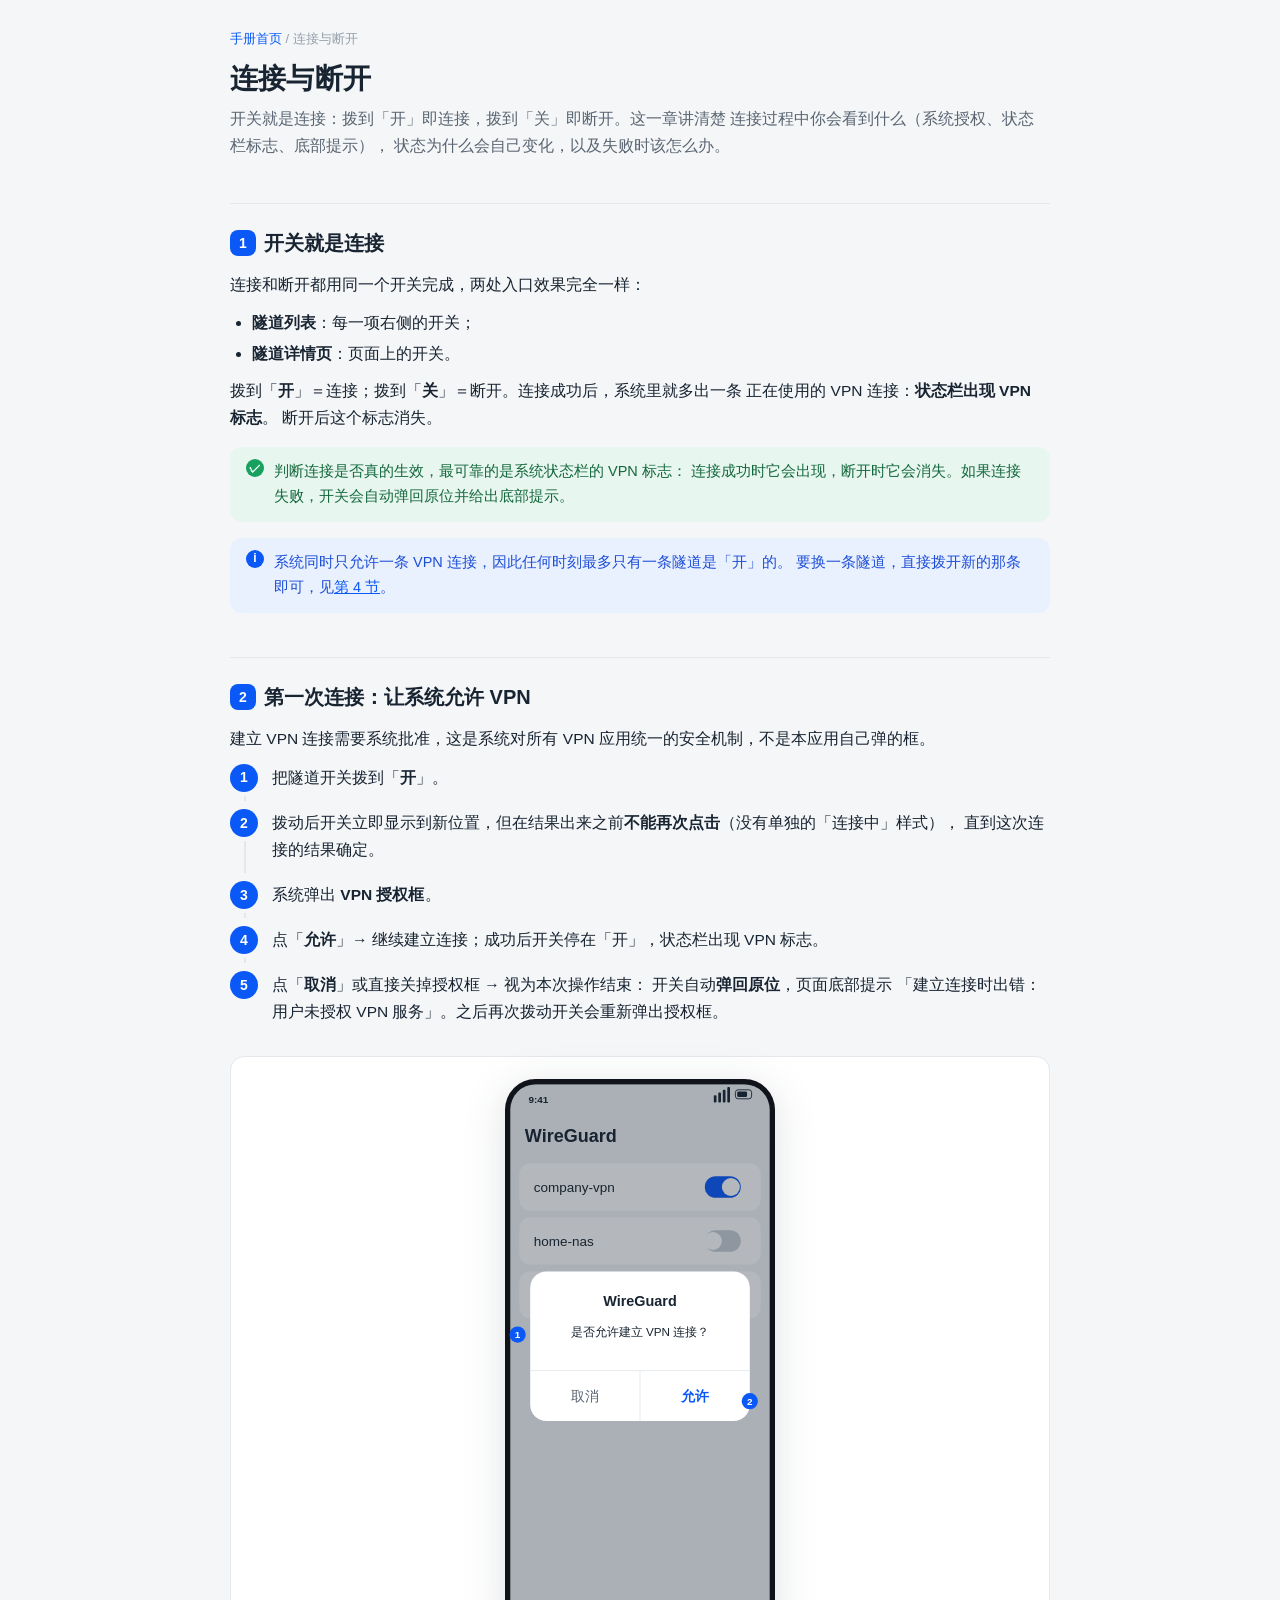
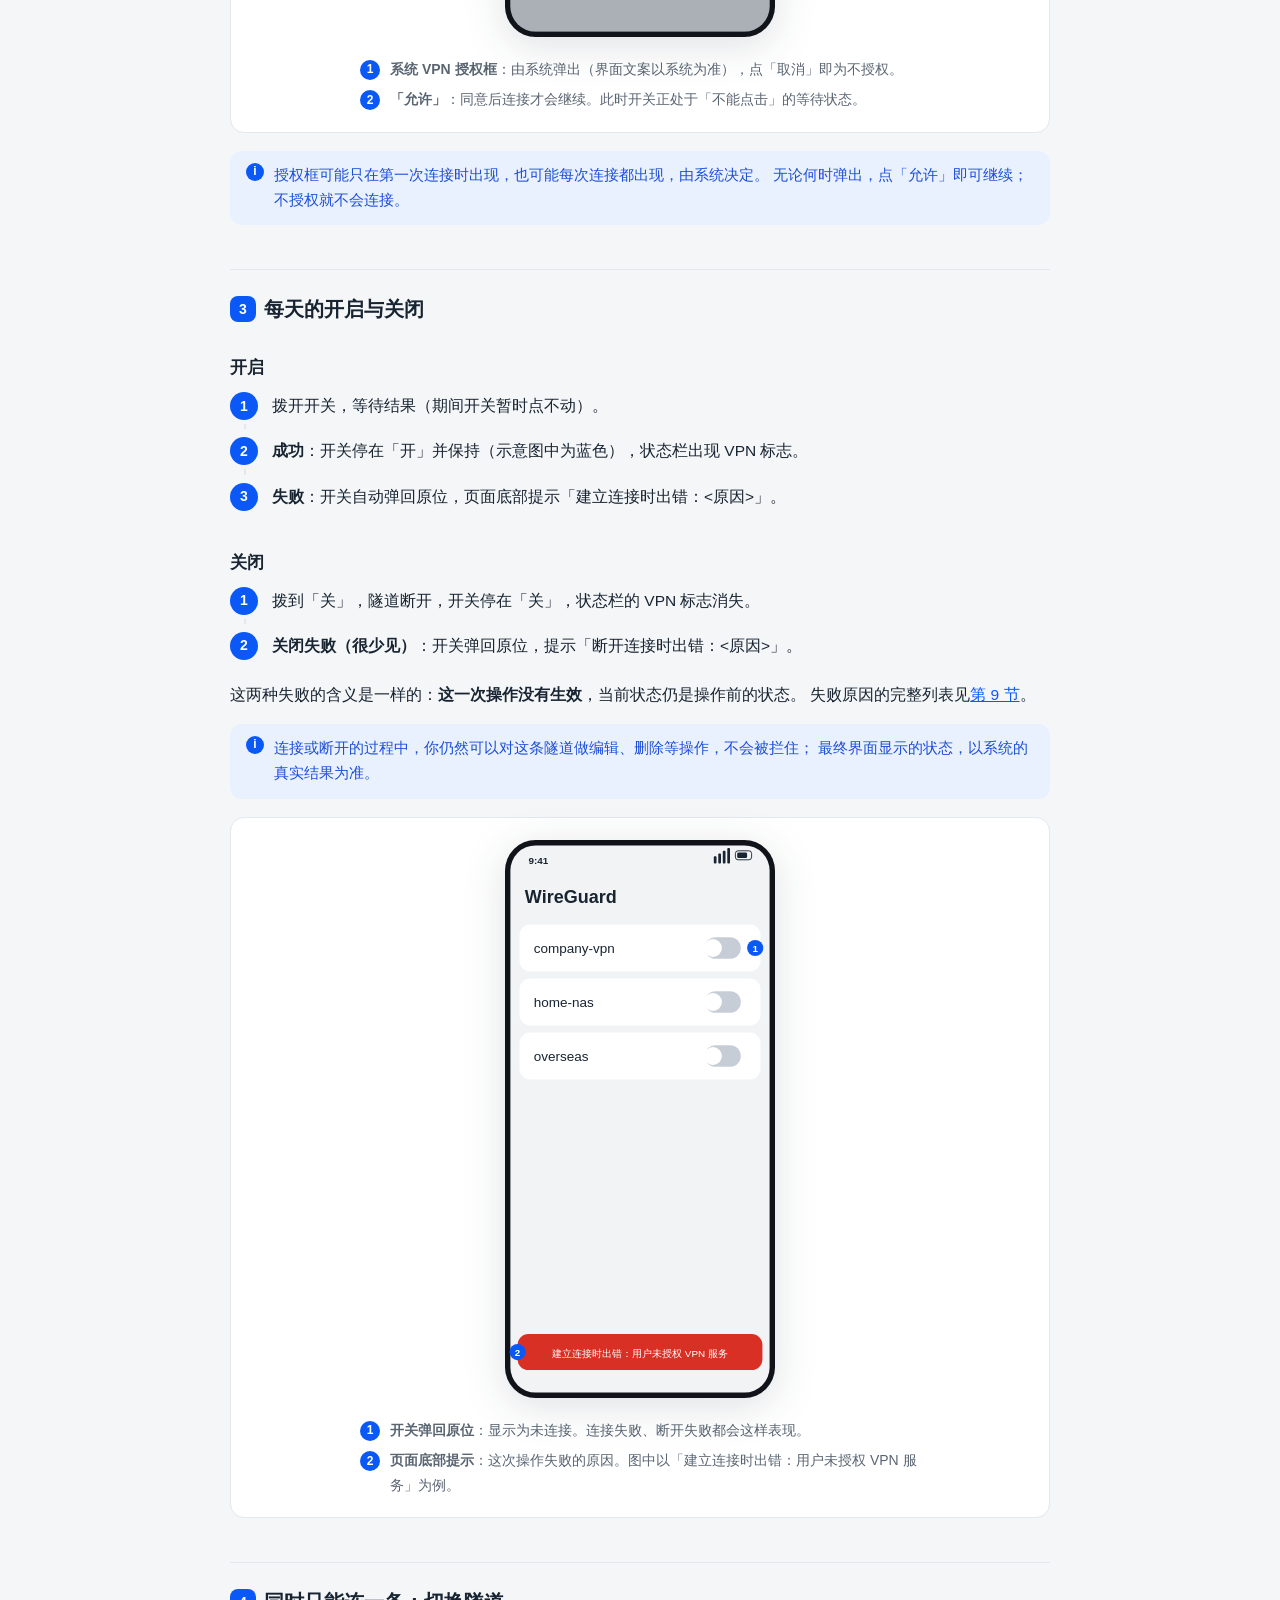
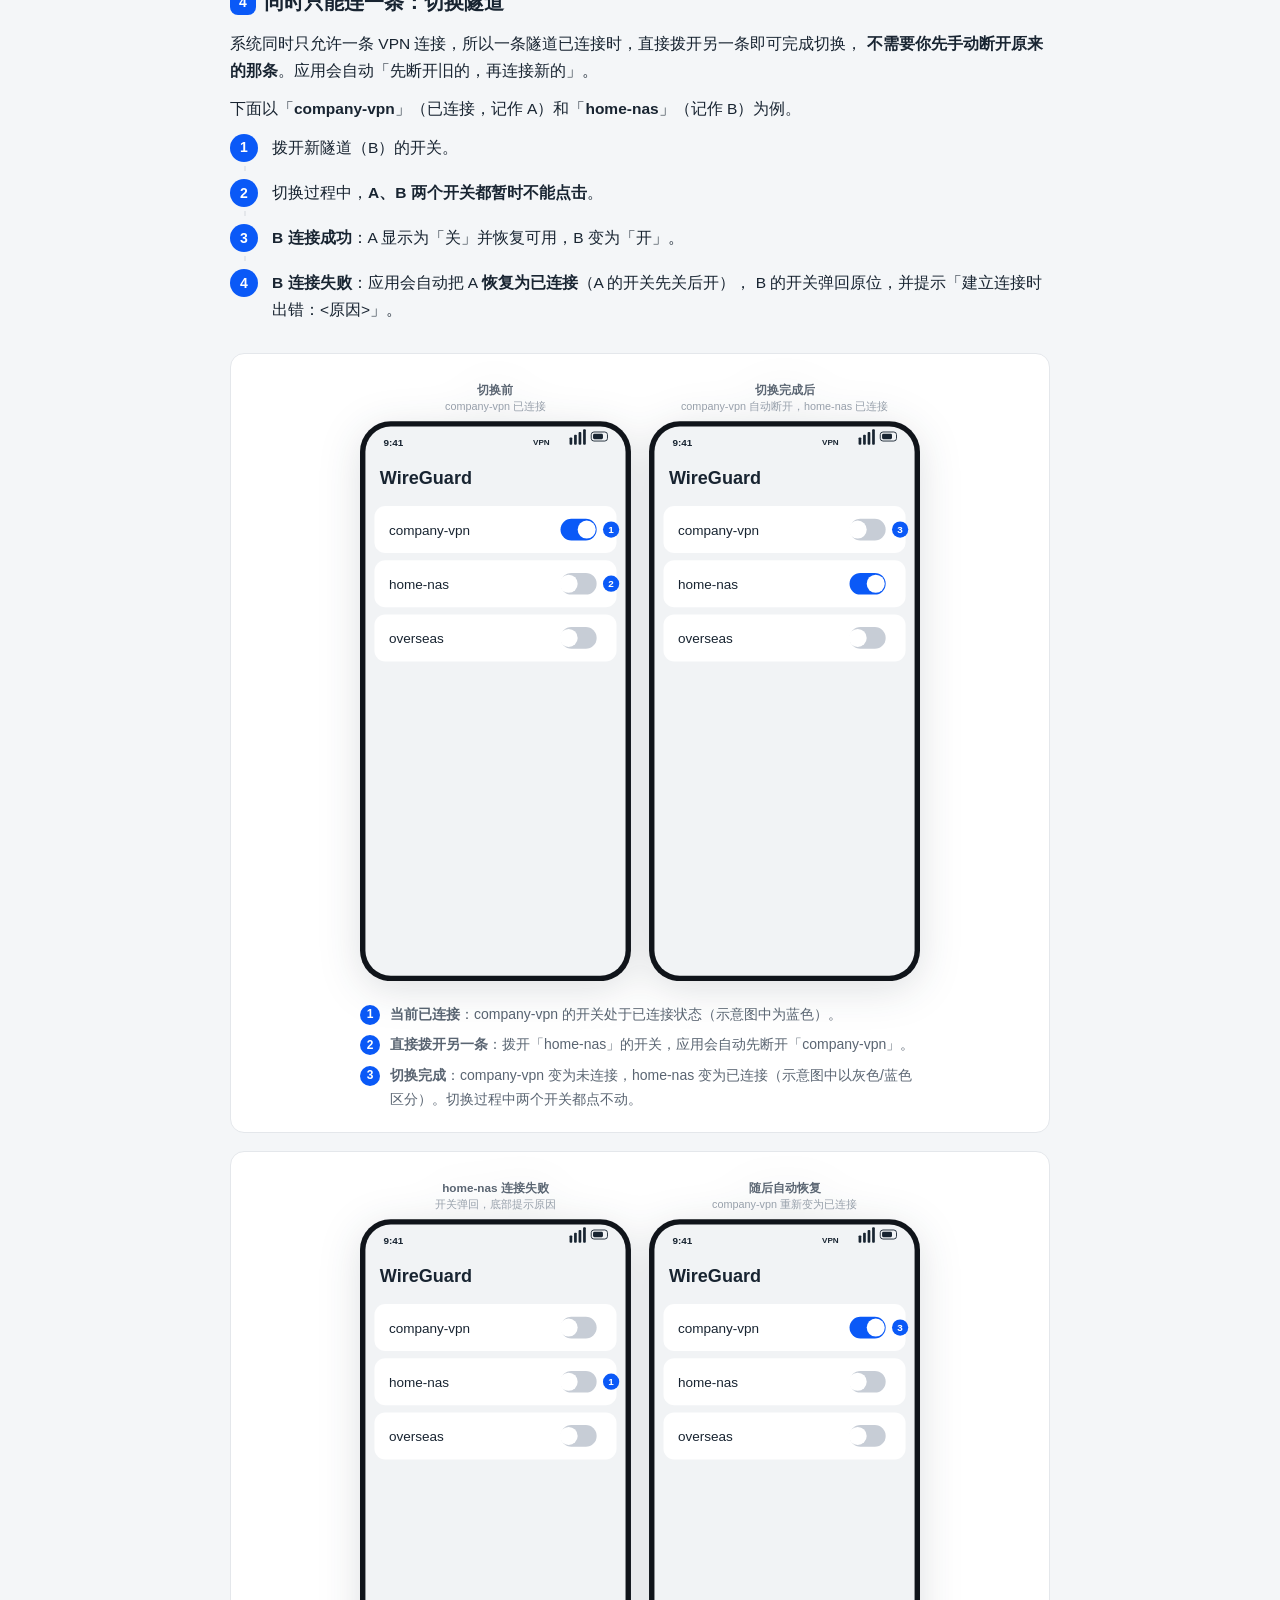
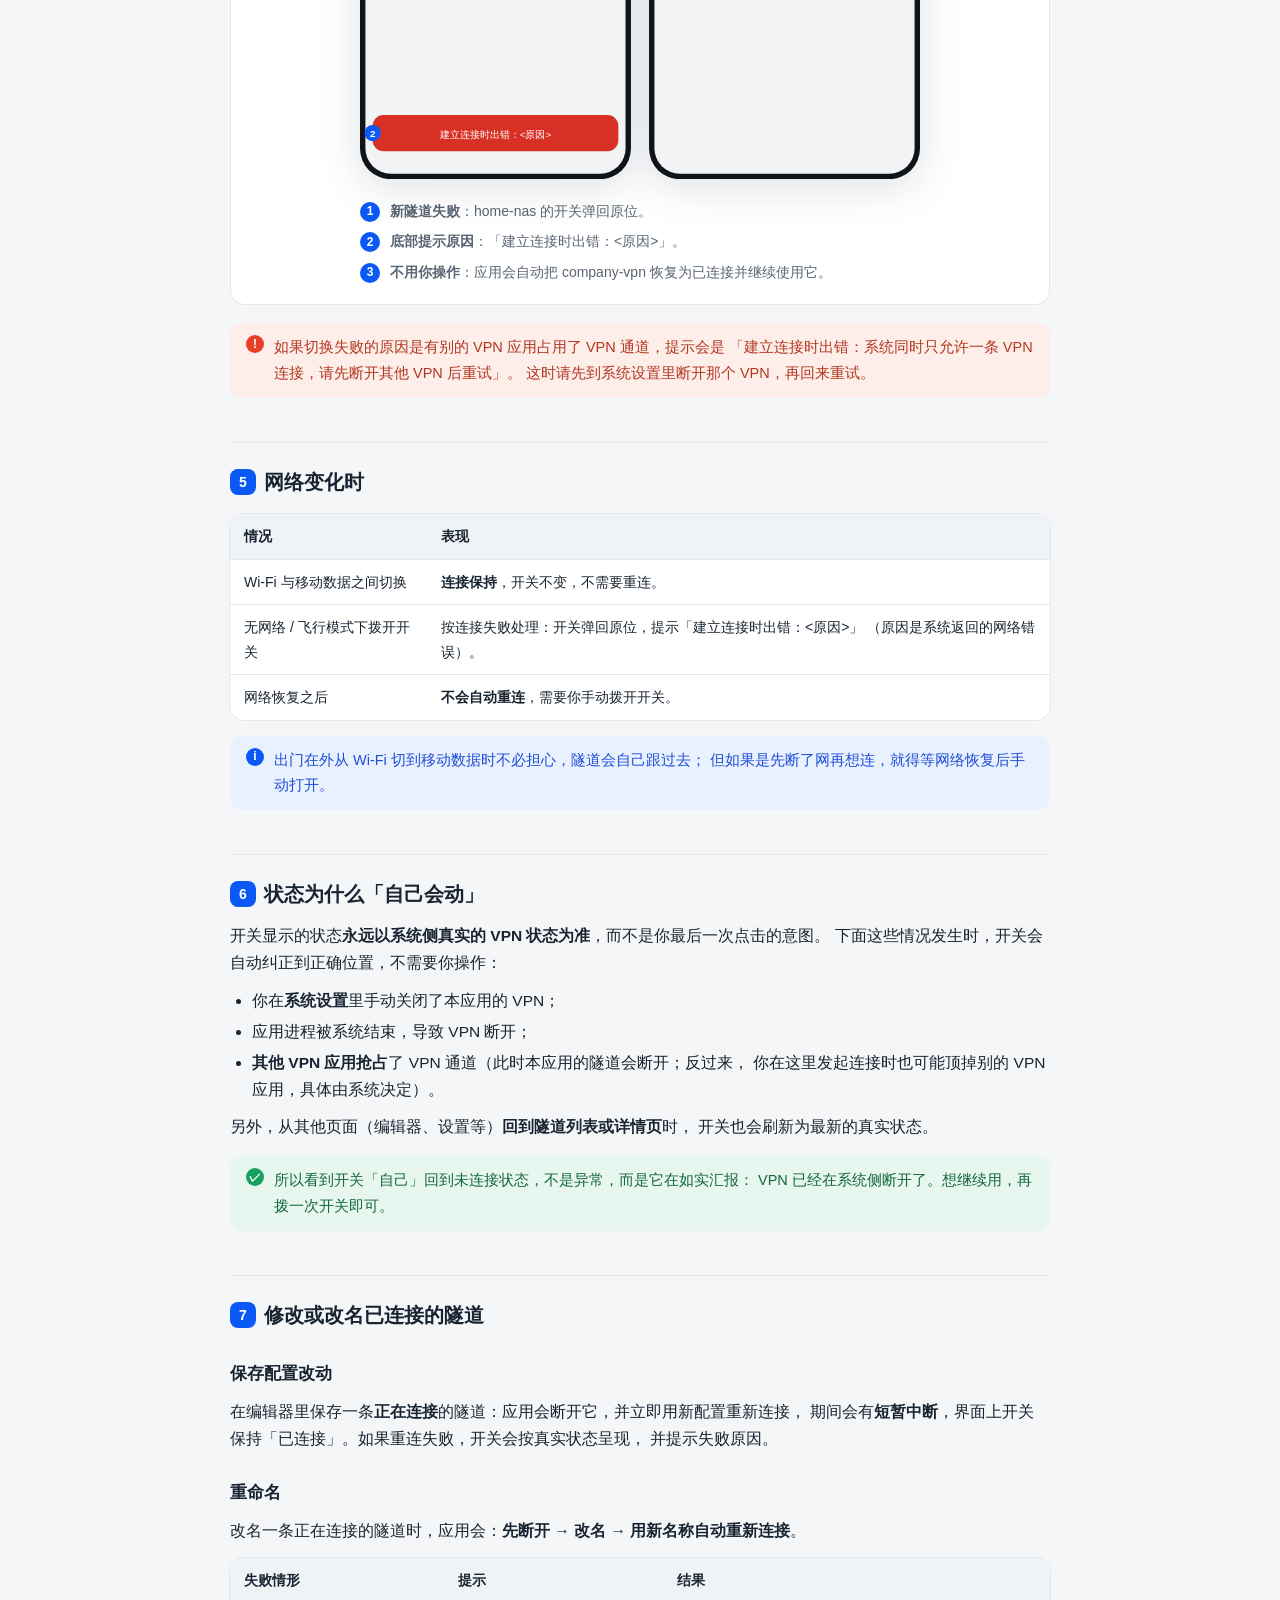
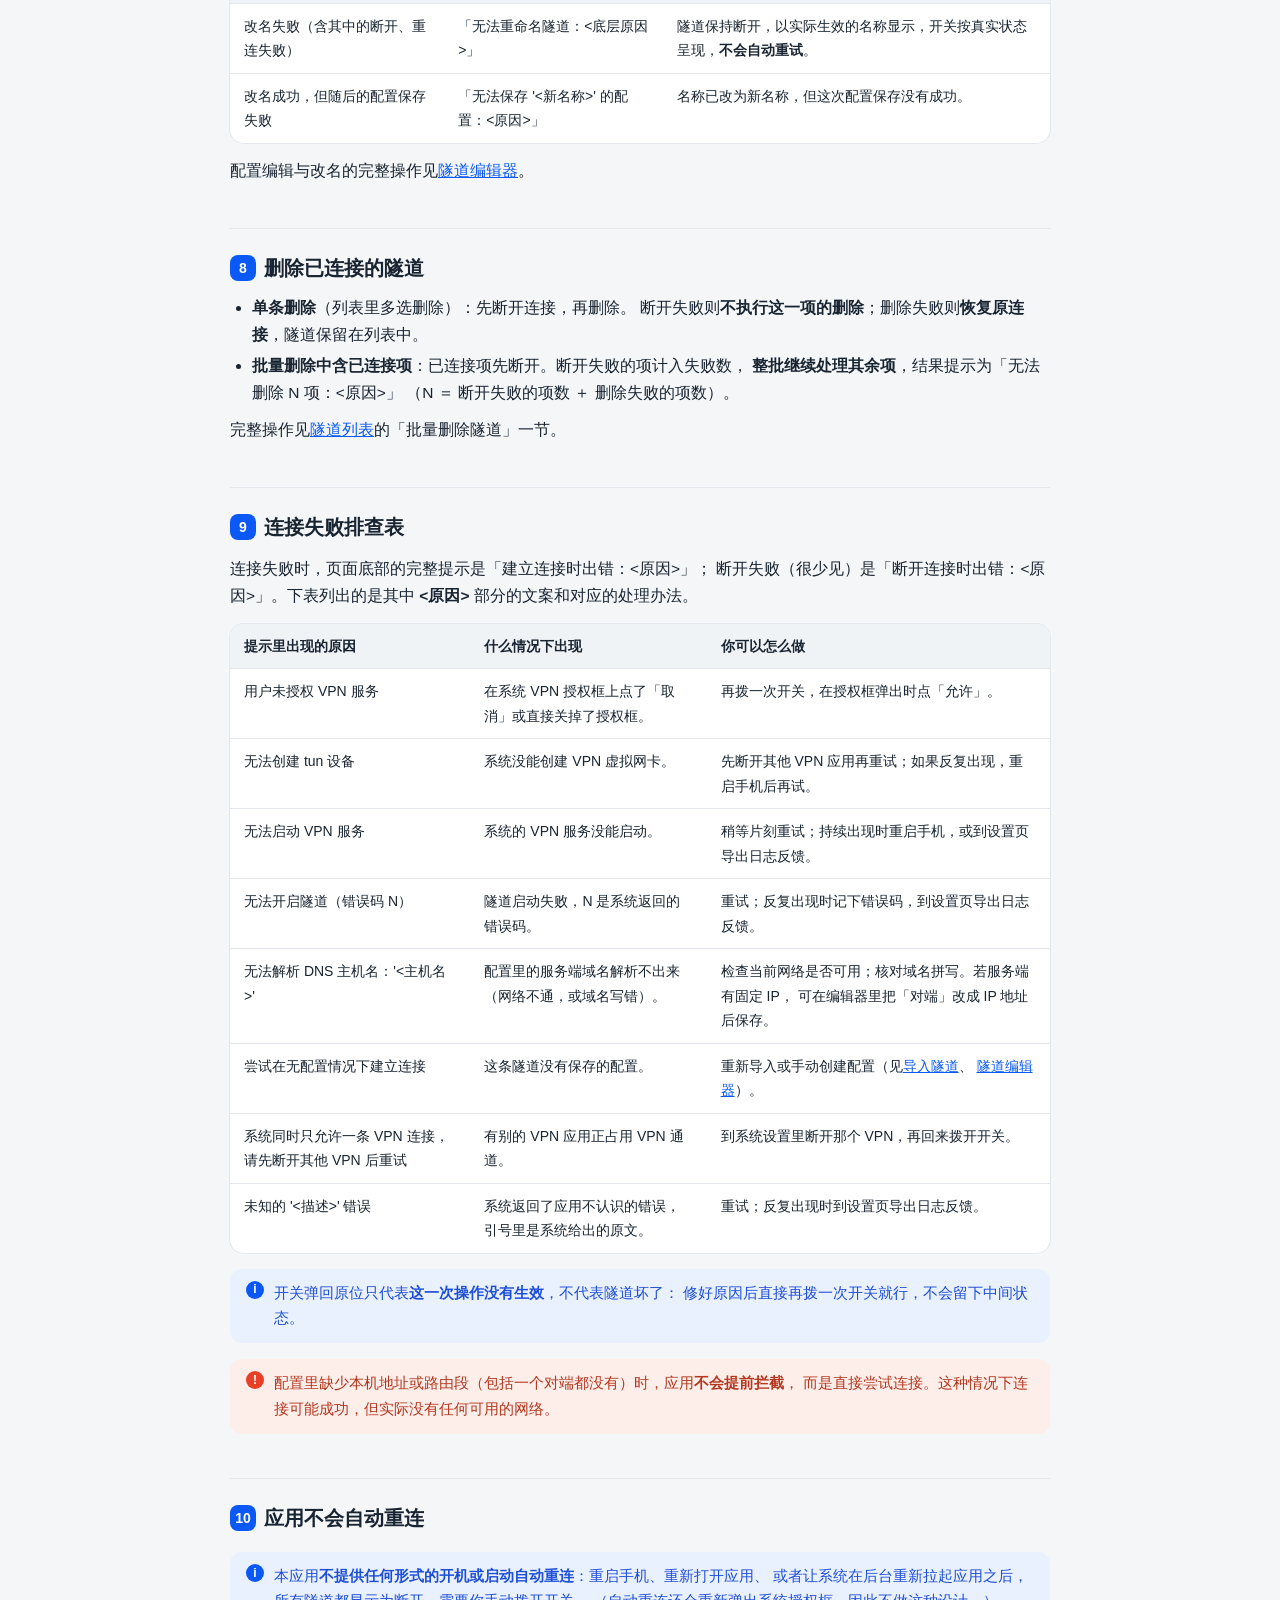
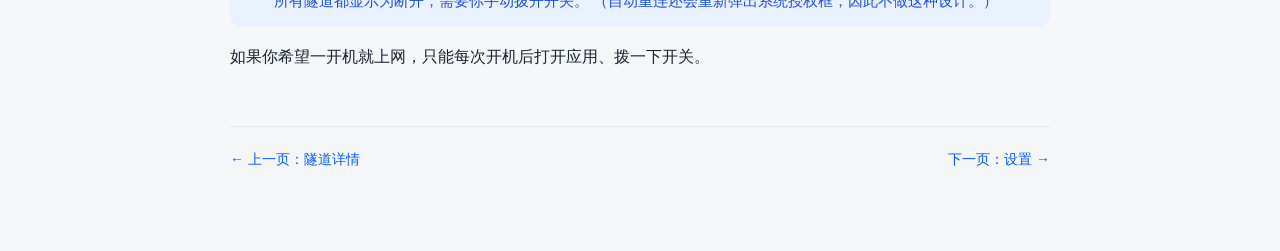
==== handbook/tunnel-connection.html @ 2e162a04 "docs: 完成用户手册 handbook/（8 页 HTML + 共享样式 + 内联 SVG 示意图） - index 目录页 + 7 个功能页（隧道列表/导入/编辑器/详情/连接/设置/隐私安全）" ====
<!DOCTYPE html>
<html lang="zh-CN">
<head>
<meta charset="UTF-8">
<meta name="viewport" content="width=device-width, initial-scale=1.0">
<title>连接与断开 · WireGuard 用户手册</title>
<link rel="stylesheet" href="style.css">
</head>
<body>
<div class="wrap">

<header class="page-head">
  <div class="crumb"><a href="index.html">手册首页</a> / 连接与断开</div>
  <h1>连接与断开</h1>
  <p class="lede">开关就是连接：拨到「开」即连接，拨到「关」即断开。这一章讲清楚
    连接过程中你会看到什么（系统授权、状态栏标志、底部提示），
    状态为什么会自己变化，以及失败时该怎么办。</p>
</header>

<h2><span class="no">1</span>开关就是连接</h2>
<p>连接和断开都用同一个开关完成，两处入口效果完全一样：</p>
<ul>
  <li><b>隧道列表</b>：每一项右侧的开关；</li>
  <li><b>隧道详情页</b>：页面上的开关。</li>
</ul>
<p>拨到「<b>开</b>」＝连接；拨到「<b>关</b>」＝断开。连接成功后，系统里就多出一条
正在使用的 VPN 连接：<b>状态栏出现 VPN 标志</b>。
断开后这个标志消失。</p>
<div class="tip">判断连接是否真的生效，最可靠的是系统状态栏的 VPN 标志：
连接成功时它会出现，断开时它会消失。如果连接失败，开关会自动弹回原位并给出底部提示。</div>
<div class="note">系统同时只允许一条 VPN 连接，因此任何时刻最多只有一条隧道是「开」的。
要换一条隧道，直接拨开新的那条即可，见<a href="#switch">第 4 节</a>。</div>

<h2><span class="no">2</span>第一次连接：让系统允许 VPN</h2>
<p>建立 VPN 连接需要系统批准，这是系统对所有 VPN 应用统一的安全机制，不是本应用自己弹的框。</p>
<ol class="steps">
  <li>把隧道开关拨到「<b>开</b>」。</li>
  <li>拨动后开关立即显示到新位置，但在结果出来之前<b>不能再次点击</b>（没有单独的「连接中」样式），
    直到这次连接的结果确定。</li>
  <li>系统弹出 <b>VPN 授权框</b>。</li>
  <li>点「<b>允许</b>」→ 继续建立连接；成功后开关停在「开」，状态栏出现 VPN 标志。</li>
  <li>点「<b>取消</b>」或直接关掉授权框 → 视为本次操作结束：
    开关自动<b>弹回原位</b>，页面底部提示
    「建立连接时出错：用户未授权 VPN 服务」。之后再次拨动开关会重新弹出授权框。</li>
</ol>

<figure class="shot">
<svg viewBox="0 0 300 620" xmlns="http://www.w3.org/2000/svg" role="img" aria-label="系统 VPN 授权框示意图">
  <rect x="0" y="0" width="300" height="620" rx="34" fill="#10141A"/>
  <rect x="6" y="6" width="288" height="608" rx="28" fill="#F1F3F5"/>
  <!-- 状态栏 -->
  <text x="26" y="27" font-size="11" font-weight="600" fill="#182431">9:41</text>
  <g fill="#182431">
    <rect x="232" y="18" width="3" height="8" rx="1"/><rect x="237" y="15" width="3" height="11" rx="1"/>
    <rect x="242" y="12" width="3" height="14" rx="1"/><rect x="247" y="9" width="3" height="17" rx="1"/>
  </g>
  <rect x="256" y="12" width="18" height="10" rx="3" fill="none" stroke="#182431"/>
  <rect x="258" y="14" width="11" height="6" rx="1.5" fill="#182431"/>
  <!-- 标题栏 -->
  <text x="22" y="70" font-size="20" font-weight="700" fill="#182431">WireGuard</text>
  <!-- 隧道列表：正在尝试连接第一条 -->
  <g>
    <rect x="16" y="94" width="268" height="52" rx="12" fill="#FFFFFF"/>
    <text x="32" y="126" font-size="15" fill="#182431">company-vpn</text>
    <rect x="222" y="108" width="40" height="24" rx="12" fill="#0A59F7"/>
    <circle cx="251" cy="120" r="10" fill="#fff"/>
  </g>
  <g>
    <rect x="16" y="154" width="268" height="52" rx="12" fill="#FFFFFF"/>
    <text x="32" y="186" font-size="15" fill="#182431">home-nas</text>
    <rect x="222" y="168" width="40" height="24" rx="12" fill="#C7CDD6"/>
    <circle cx="231" cy="180" r="10" fill="#fff"/>
  </g>
  <g>
    <rect x="16" y="214" width="268" height="52" rx="12" fill="#FFFFFF"/>
    <text x="32" y="246" font-size="15" fill="#182431">overseas</text>
    <rect x="222" y="228" width="40" height="24" rx="12" fill="#C7CDD6"/>
    <circle cx="231" cy="240" r="10" fill="#fff"/>
  </g>
  <!-- 遮罩 -->
  <rect x="6" y="6" width="288" height="608" rx="28" fill="#182431" opacity="0.32"/>
  <!-- 系统授权对话框 -->
  <rect x="28" y="214" width="244" height="166" rx="18" fill="#FFFFFF"/>
  <text x="150" y="252" font-size="16" font-weight="700" fill="#182431" text-anchor="middle">WireGuard</text>
  <text x="150" y="286" font-size="13" fill="#182431" text-anchor="middle">是否允许建立 VPN 连接？</text>
  <line x1="28" y1="324" x2="272" y2="324" stroke="#E4E7EB"/>
  <line x1="150" y1="324" x2="150" y2="380" stroke="#E4E7EB"/>
  <text x="89" y="358" font-size="15" fill="#5A6572" text-anchor="middle">取消</text>
  <text x="211" y="358" font-size="15" font-weight="600" fill="#0A59F7" text-anchor="middle">允许</text>
  <!-- 标注 -->
  <circle cx="14" cy="284" r="9" fill="#0A59F7"/><text x="14" y="288" font-size="11" font-weight="700" fill="#fff" text-anchor="middle">1</text>
  <circle cx="272" cy="358" r="9" fill="#0A59F7"/><text x="272" y="362" font-size="11" font-weight="700" fill="#fff" text-anchor="middle">2</text>
</svg>
<figcaption>
  <div class="legend">
    <div class="li"><span class="dot">1</span><span><b>系统 VPN 授权框</b>：由系统弹出（界面文案以系统为准），点「取消」即为不授权。</span></div>
    <div class="li"><span class="dot">2</span><span><b>「允许」</b>：同意后连接才会继续。此时开关正处于「不能点击」的等待状态。</span></div>
  </div>
</figcaption>
</figure>

<div class="note">授权框可能只在第一次连接时出现，也可能每次连接都出现，由系统决定。
无论何时弹出，点「允许」即可继续；不授权就不会连接。</div>

<h2><span class="no">3</span>每天的开启与关闭</h2>
<h3>开启</h3>
<ol class="steps">
  <li>拨开开关，等待结果（期间开关暂时点不动）。</li>
  <li><b>成功</b>：开关停在「开」并保持（示意图中为蓝色），状态栏出现 VPN 标志。</li>
  <li><b>失败</b>：开关自动弹回原位，页面底部提示「建立连接时出错：&lt;原因&gt;」。</li>
</ol>
<h3>关闭</h3>
<ol class="steps">
  <li>拨到「关」，隧道断开，开关停在「关」，状态栏的 VPN 标志消失。</li>
  <li><b>关闭失败（很少见）</b>：开关弹回原位，提示「断开连接时出错：&lt;原因&gt;」。</li>
</ol>
<p>这两种失败的含义是一样的：<b>这一次操作没有生效</b>，当前状态仍是操作前的状态。
失败原因的完整列表见<a href="#trouble">第 9 节</a>。</p>
<div class="note">连接或断开的过程中，你仍然可以对这条隧道做编辑、删除等操作，不会被拦住；
最终界面显示的状态，以系统的真实结果为准。</div>

<figure class="shot">
<svg viewBox="0 0 300 620" xmlns="http://www.w3.org/2000/svg" role="img" aria-label="连接失败后开关弹回示意图">
  <rect x="0" y="0" width="300" height="620" rx="34" fill="#10141A"/>
  <rect x="6" y="6" width="288" height="608" rx="28" fill="#F1F3F5"/>
  <!-- 状态栏（无 VPN 标志） -->
  <text x="26" y="27" font-size="11" font-weight="600" fill="#182431">9:41</text>
  <g fill="#182431">
    <rect x="232" y="18" width="3" height="8" rx="1"/><rect x="237" y="15" width="3" height="11" rx="1"/>
    <rect x="242" y="12" width="3" height="14" rx="1"/><rect x="247" y="9" width="3" height="17" rx="1"/>
  </g>
  <rect x="256" y="12" width="18" height="10" rx="3" fill="none" stroke="#182431"/>
  <rect x="258" y="14" width="11" height="6" rx="1.5" fill="#182431"/>
  <text x="22" y="70" font-size="20" font-weight="700" fill="#182431">WireGuard</text>
  <!-- 列表：全部为未连接（开关已弹回） -->
  <g>
    <rect x="16" y="94" width="268" height="52" rx="12" fill="#FFFFFF"/>
    <text x="32" y="126" font-size="15" fill="#182431">company-vpn</text>
    <rect x="222" y="108" width="40" height="24" rx="12" fill="#C7CDD6"/>
    <circle cx="231" cy="120" r="10" fill="#fff"/>
  </g>
  <g>
    <rect x="16" y="154" width="268" height="52" rx="12" fill="#FFFFFF"/>
    <text x="32" y="186" font-size="15" fill="#182431">home-nas</text>
    <rect x="222" y="168" width="40" height="24" rx="12" fill="#C7CDD6"/>
    <circle cx="231" cy="180" r="10" fill="#fff"/>
  </g>
  <g>
    <rect x="16" y="214" width="268" height="52" rx="12" fill="#FFFFFF"/>
    <text x="32" y="246" font-size="15" fill="#182431">overseas</text>
    <rect x="222" y="228" width="40" height="24" rx="12" fill="#C7CDD6"/>
    <circle cx="231" cy="240" r="10" fill="#fff"/>
  </g>
  <!-- 底部提示 -->
  <rect x="14" y="549" width="272" height="40" rx="12" fill="#D93025"/>
  <text x="150" y="574" font-size="11" fill="#FFFFFF" text-anchor="middle">建立连接时出错：用户未授权 VPN 服务</text>
  <!-- 标注 -->
  <circle cx="278" cy="120" r="9" fill="#0A59F7"/><text x="278" y="124" font-size="11" font-weight="700" fill="#fff" text-anchor="middle">1</text>
  <circle cx="14" cy="569" r="9" fill="#0A59F7"/><text x="14" y="573" font-size="11" font-weight="700" fill="#fff" text-anchor="middle">2</text>
</svg>
<figcaption>
  <div class="legend">
    <div class="li"><span class="dot">1</span><span><b>开关弹回原位</b>：显示为未连接。连接失败、断开失败都会这样表现。</span></div>
    <div class="li"><span class="dot">2</span><span><b>页面底部提示</b>：这次操作失败的原因。图中以「建立连接时出错：用户未授权 VPN 服务」为例。</span></div>
  </div>
</figcaption>
</figure>

<h2><span class="no">4</span>同时只能连一条：切换隧道</h2>
<p id="switch">系统同时只允许一条 VPN 连接，所以一条隧道已连接时，直接拨开另一条即可完成切换，
<b>不需要你先手动断开原来的那条</b>。应用会自动「先断开旧的，再连接新的」。</p>
<p>下面以「<b>company-vpn</b>」（已连接，记作 A）和「<b>home-nas</b>」（记作 B）为例。</p>
<ol class="steps">
  <li>拨开新隧道（B）的开关。</li>
  <li>切换过程中，<b>A、B 两个开关都暂时不能点击</b>。</li>
  <li><b>B 连接成功</b>：A 显示为「关」并恢复可用，B 变为「开」。</li>
  <li><b>B 连接失败</b>：应用会自动把 A <b>恢复为已连接</b>（A 的开关先关后开），
    B 的开关弹回原位，并提示「建立连接时出错：&lt;原因&gt;」。</li>
</ol>

<figure class="shot shot-wide">
<svg viewBox="0 0 620 670" xmlns="http://www.w3.org/2000/svg" role="img" aria-label="切换隧道成功示意图">
  <!-- 左：切换前 -->
  <text x="150" y="20" font-size="13" font-weight="700" fill="#5A6572" text-anchor="middle">切换前</text>
  <text x="150" y="38" font-size="12" fill="#97A0AB" text-anchor="middle">company-vpn 已连接</text>
  <g transform="translate(0 50)">
    <rect x="0" y="0" width="300" height="620" rx="34" fill="#10141A"/>
    <rect x="6" y="6" width="288" height="608" rx="28" fill="#F1F3F5"/>
    <text x="26" y="27" font-size="11" font-weight="600" fill="#182431">9:41</text>
    <text x="210" y="26" font-size="9" font-weight="700" fill="#182431" text-anchor="end">VPN</text>
    <g fill="#182431">
      <rect x="232" y="18" width="3" height="8" rx="1"/><rect x="237" y="15" width="3" height="11" rx="1"/>
      <rect x="242" y="12" width="3" height="14" rx="1"/><rect x="247" y="9" width="3" height="17" rx="1"/>
    </g>
    <rect x="256" y="12" width="18" height="10" rx="3" fill="none" stroke="#182431"/>
    <rect x="258" y="14" width="11" height="6" rx="1.5" fill="#182431"/>
    <text x="22" y="70" font-size="20" font-weight="700" fill="#182431">WireGuard</text>
    <g>
      <rect x="16" y="94" width="268" height="52" rx="12" fill="#FFFFFF"/>
      <text x="32" y="126" font-size="15" fill="#182431">company-vpn</text>
      <rect x="222" y="108" width="40" height="24" rx="12" fill="#0A59F7"/>
      <circle cx="251" cy="120" r="10" fill="#fff"/>
    </g>
    <g>
      <rect x="16" y="154" width="268" height="52" rx="12" fill="#FFFFFF"/>
      <text x="32" y="186" font-size="15" fill="#182431">home-nas</text>
      <rect x="222" y="168" width="40" height="24" rx="12" fill="#C7CDD6"/>
      <circle cx="231" cy="180" r="10" fill="#fff"/>
    </g>
    <g>
      <rect x="16" y="214" width="268" height="52" rx="12" fill="#FFFFFF"/>
      <text x="32" y="246" font-size="15" fill="#182431">overseas</text>
      <rect x="222" y="228" width="40" height="24" rx="12" fill="#C7CDD6"/>
      <circle cx="231" cy="240" r="10" fill="#fff"/>
    </g>
    <circle cx="278" cy="120" r="9" fill="#0A59F7"/><text x="278" y="124" font-size="11" font-weight="700" fill="#fff" text-anchor="middle">1</text>
    <circle cx="278" cy="180" r="9" fill="#0A59F7"/><text x="278" y="184" font-size="11" font-weight="700" fill="#fff" text-anchor="middle">2</text>
  </g>
  <!-- 右：切换完成 -->
  <text x="470" y="20" font-size="13" font-weight="700" fill="#5A6572" text-anchor="middle">切换完成后</text>
  <text x="470" y="38" font-size="12" fill="#97A0AB" text-anchor="middle">company-vpn 自动断开，home-nas 已连接</text>
  <g transform="translate(320 50)">
    <rect x="0" y="0" width="300" height="620" rx="34" fill="#10141A"/>
    <rect x="6" y="6" width="288" height="608" rx="28" fill="#F1F3F5"/>
    <text x="26" y="27" font-size="11" font-weight="600" fill="#182431">9:41</text>
    <text x="210" y="26" font-size="9" font-weight="700" fill="#182431" text-anchor="end">VPN</text>
    <g fill="#182431">
      <rect x="232" y="18" width="3" height="8" rx="1"/><rect x="237" y="15" width="3" height="11" rx="1"/>
      <rect x="242" y="12" width="3" height="14" rx="1"/><rect x="247" y="9" width="3" height="17" rx="1"/>
    </g>
    <rect x="256" y="12" width="18" height="10" rx="3" fill="none" stroke="#182431"/>
    <rect x="258" y="14" width="11" height="6" rx="1.5" fill="#182431"/>
    <text x="22" y="70" font-size="20" font-weight="700" fill="#182431">WireGuard</text>
    <g>
      <rect x="16" y="94" width="268" height="52" rx="12" fill="#FFFFFF"/>
      <text x="32" y="126" font-size="15" fill="#182431">company-vpn</text>
      <rect x="222" y="108" width="40" height="24" rx="12" fill="#C7CDD6"/>
      <circle cx="231" cy="120" r="10" fill="#fff"/>
    </g>
    <g>
      <rect x="16" y="154" width="268" height="52" rx="12" fill="#FFFFFF"/>
      <text x="32" y="186" font-size="15" fill="#182431">home-nas</text>
      <rect x="222" y="168" width="40" height="24" rx="12" fill="#0A59F7"/>
      <circle cx="251" cy="180" r="10" fill="#fff"/>
    </g>
    <g>
      <rect x="16" y="214" width="268" height="52" rx="12" fill="#FFFFFF"/>
      <text x="32" y="246" font-size="15" fill="#182431">overseas</text>
      <rect x="222" y="228" width="40" height="24" rx="12" fill="#C7CDD6"/>
      <circle cx="231" cy="240" r="10" fill="#fff"/>
    </g>
    <circle cx="278" cy="120" r="9" fill="#0A59F7"/><text x="278" y="124" font-size="11" font-weight="700" fill="#fff" text-anchor="middle">3</text>
  </g>
</svg>
<figcaption>
  <div class="legend">
    <div class="li"><span class="dot">1</span><span><b>当前已连接</b>：company-vpn 的开关处于已连接状态（示意图中为蓝色）。</span></div>
    <div class="li"><span class="dot">2</span><span><b>直接拨开另一条</b>：拨开「home-nas」的开关，应用会自动先断开「company-vpn」。</span></div>
    <div class="li"><span class="dot">3</span><span><b>切换完成</b>：company-vpn 变为未连接，home-nas 变为已连接（示意图中以灰色/蓝色区分）。切换过程中两个开关都点不动。</span></div>
  </div>
</figcaption>
</figure>

<figure class="shot shot-wide">
<svg viewBox="0 0 620 670" xmlns="http://www.w3.org/2000/svg" role="img" aria-label="切换隧道失败并自动恢复示意图">
  <!-- 左：新隧道连接失败 -->
  <text x="150" y="20" font-size="13" font-weight="700" fill="#5A6572" text-anchor="middle">home-nas 连接失败</text>
  <text x="150" y="38" font-size="12" fill="#97A0AB" text-anchor="middle">开关弹回，底部提示原因</text>
  <g transform="translate(0 50)">
    <rect x="0" y="0" width="300" height="620" rx="34" fill="#10141A"/>
    <rect x="6" y="6" width="288" height="608" rx="28" fill="#F1F3F5"/>
    <text x="26" y="27" font-size="11" font-weight="600" fill="#182431">9:41</text>
    <g fill="#182431">
      <rect x="232" y="18" width="3" height="8" rx="1"/><rect x="237" y="15" width="3" height="11" rx="1"/>
      <rect x="242" y="12" width="3" height="14" rx="1"/><rect x="247" y="9" width="3" height="17" rx="1"/>
    </g>
    <rect x="256" y="12" width="18" height="10" rx="3" fill="none" stroke="#182431"/>
    <rect x="258" y="14" width="11" height="6" rx="1.5" fill="#182431"/>
    <text x="22" y="70" font-size="20" font-weight="700" fill="#182431">WireGuard</text>
    <g>
      <rect x="16" y="94" width="268" height="52" rx="12" fill="#FFFFFF"/>
      <text x="32" y="126" font-size="15" fill="#182431">company-vpn</text>
      <rect x="222" y="108" width="40" height="24" rx="12" fill="#C7CDD6"/>
      <circle cx="231" cy="120" r="10" fill="#fff"/>
    </g>
    <g>
      <rect x="16" y="154" width="268" height="52" rx="12" fill="#FFFFFF"/>
      <text x="32" y="186" font-size="15" fill="#182431">home-nas</text>
      <rect x="222" y="168" width="40" height="24" rx="12" fill="#C7CDD6"/>
      <circle cx="231" cy="180" r="10" fill="#fff"/>
    </g>
    <g>
      <rect x="16" y="214" width="268" height="52" rx="12" fill="#FFFFFF"/>
      <text x="32" y="246" font-size="15" fill="#182431">overseas</text>
      <rect x="222" y="228" width="40" height="24" rx="12" fill="#C7CDD6"/>
      <circle cx="231" cy="240" r="10" fill="#fff"/>
    </g>
    <rect x="14" y="549" width="272" height="40" rx="12" fill="#D93025"/>
    <text x="150" y="574" font-size="11" fill="#FFFFFF" text-anchor="middle">建立连接时出错：&lt;原因&gt;</text>
    <circle cx="278" cy="180" r="9" fill="#0A59F7"/><text x="278" y="184" font-size="11" font-weight="700" fill="#fff" text-anchor="middle">1</text>
    <circle cx="14" cy="569" r="9" fill="#0A59F7"/><text x="14" y="573" font-size="11" font-weight="700" fill="#fff" text-anchor="middle">2</text>
  </g>
  <!-- 右：原隧道自动恢复 -->
  <text x="470" y="20" font-size="13" font-weight="700" fill="#5A6572" text-anchor="middle">随后自动恢复</text>
  <text x="470" y="38" font-size="12" fill="#97A0AB" text-anchor="middle">company-vpn 重新变为已连接</text>
  <g transform="translate(320 50)">
    <rect x="0" y="0" width="300" height="620" rx="34" fill="#10141A"/>
    <rect x="6" y="6" width="288" height="608" rx="28" fill="#F1F3F5"/>
    <text x="26" y="27" font-size="11" font-weight="600" fill="#182431">9:41</text>
    <text x="210" y="26" font-size="9" font-weight="700" fill="#182431" text-anchor="end">VPN</text>
    <g fill="#182431">
      <rect x="232" y="18" width="3" height="8" rx="1"/><rect x="237" y="15" width="3" height="11" rx="1"/>
      <rect x="242" y="12" width="3" height="14" rx="1"/><rect x="247" y="9" width="3" height="17" rx="1"/>
    </g>
    <rect x="256" y="12" width="18" height="10" rx="3" fill="none" stroke="#182431"/>
    <rect x="258" y="14" width="11" height="6" rx="1.5" fill="#182431"/>
    <text x="22" y="70" font-size="20" font-weight="700" fill="#182431">WireGuard</text>
    <g>
      <rect x="16" y="94" width="268" height="52" rx="12" fill="#FFFFFF"/>
      <text x="32" y="126" font-size="15" fill="#182431">company-vpn</text>
      <rect x="222" y="108" width="40" height="24" rx="12" fill="#0A59F7"/>
      <circle cx="251" cy="120" r="10" fill="#fff"/>
    </g>
    <g>
      <rect x="16" y="154" width="268" height="52" rx="12" fill="#FFFFFF"/>
      <text x="32" y="186" font-size="15" fill="#182431">home-nas</text>
      <rect x="222" y="168" width="40" height="24" rx="12" fill="#C7CDD6"/>
      <circle cx="231" cy="180" r="10" fill="#fff"/>
    </g>
    <g>
      <rect x="16" y="214" width="268" height="52" rx="12" fill="#FFFFFF"/>
      <text x="32" y="246" font-size="15" fill="#182431">overseas</text>
      <rect x="222" y="228" width="40" height="24" rx="12" fill="#C7CDD6"/>
      <circle cx="231" cy="240" r="10" fill="#fff"/>
    </g>
    <circle cx="278" cy="120" r="9" fill="#0A59F7"/><text x="278" y="124" font-size="11" font-weight="700" fill="#fff" text-anchor="middle">3</text>
  </g>
</svg>
<figcaption>
  <div class="legend">
    <div class="li"><span class="dot">1</span><span><b>新隧道失败</b>：home-nas 的开关弹回原位。</span></div>
    <div class="li"><span class="dot">2</span><span><b>底部提示原因</b>：「建立连接时出错：&lt;原因&gt;」。</span></div>
    <div class="li"><span class="dot">3</span><span><b>不用你操作</b>：应用会自动把 company-vpn 恢复为已连接并继续使用它。</span></div>
  </div>
</figcaption>
</figure>

<div class="warn">如果切换失败的原因是有别的 VPN 应用占用了 VPN 通道，提示会是
「建立连接时出错：系统同时只允许一条 VPN 连接，请先断开其他 VPN 后重试」。
这时请先到系统设置里断开那个 VPN，再回来重试。</div>

<h2><span class="no">5</span>网络变化时</h2>
<table>
  <tr><th>情况</th><th>表现</th></tr>
  <tr><td>Wi-Fi 与移动数据之间切换</td>
      <td><b>连接保持</b>，开关不变，不需要重连。</td></tr>
  <tr><td>无网络 / 飞行模式下拨开开关</td>
      <td>按连接失败处理：开关弹回原位，提示「建立连接时出错：&lt;原因&gt;」
        （原因是系统返回的网络错误）。</td></tr>
  <tr><td>网络恢复之后</td>
      <td><b>不会自动重连</b>，需要你手动拨开开关。</td></tr>
</table>
<div class="note">出门在外从 Wi-Fi 切到移动数据时不必担心，隧道会自己跟过去；
但如果是先断了网再想连，就得等网络恢复后手动打开。</div>

<h2><span class="no">6</span>状态为什么「自己会动」</h2>
<p>开关显示的状态<b>永远以系统侧真实的 VPN 状态为准</b>，而不是你最后一次点击的意图。
下面这些情况发生时，开关会自动纠正到正确位置，不需要你操作：</p>
<ul>
  <li>你在<b>系统设置</b>里手动关闭了本应用的 VPN；</li>
  <li>应用进程被系统结束，导致 VPN 断开；</li>
  <li><b>其他 VPN 应用抢占</b>了 VPN 通道（此时本应用的隧道会断开；反过来，
    你在这里发起连接时也可能顶掉别的 VPN 应用，具体由系统决定）。</li>
</ul>
<p>另外，从其他页面（编辑器、设置等）<b>回到隧道列表或详情页</b>时，
开关也会刷新为最新的真实状态。</p>
<div class="tip">所以看到开关「自己」回到未连接状态，不是异常，而是它在如实汇报：
VPN 已经在系统侧断开了。想继续用，再拨一次开关即可。</div>

<h2><span class="no">7</span>修改或改名已连接的隧道</h2>
<h3>保存配置改动</h3>
<p>在编辑器里保存一条<b>正在连接</b>的隧道：应用会断开它，并立即用新配置重新连接，
期间会有<b>短暂中断</b>，界面上开关保持「已连接」。如果重连失败，开关会按真实状态呈现，
并提示失败原因。</p>
<h3>重命名</h3>
<p>改名一条正在连接的隧道时，应用会：<b>先断开 → 改名 → 用新名称自动重新连接</b>。</p>
<table>
  <tr><th>失败情形</th><th>提示</th><th>结果</th></tr>
  <tr><td>改名失败（含其中的断开、重连失败）</td>
      <td>「无法重命名隧道：&lt;底层原因&gt;」</td>
      <td>隧道保持断开，以实际生效的名称显示，开关按真实状态呈现，<b>不会自动重试</b>。</td></tr>
  <tr><td>改名成功，但随后的配置保存失败</td>
      <td>「无法保存 '&lt;新名称&gt;' 的配置：&lt;原因&gt;」</td>
      <td>名称已改为新名称，但这次配置保存没有成功。</td></tr>
</table>
<p>配置编辑与改名的完整操作见<a href="tunnel-editor.html">隧道编辑器</a>。</p>

<h2><span class="no">8</span>删除已连接的隧道</h2>
<ul>
  <li><b>单条删除</b>（列表里多选删除）：先断开连接，再删除。
    断开失败则<b>不执行这一项的删除</b>；删除失败则<b>恢复原连接</b>，隧道保留在列表中。</li>
  <li><b>批量删除中含已连接项</b>：已连接项先断开。断开失败的项计入失败数，
    <b>整批继续处理其余项</b>，结果提示为「无法删除 N 项：&lt;原因&gt;」
    （N ＝ 断开失败的项数 ＋ 删除失败的项数）。</li>
</ul>
<p>完整操作见<a href="tunnel-list.html">隧道列表</a>的「批量删除隧道」一节。</p>

<h2 id="trouble"><span class="no">9</span>连接失败排查表</h2>
<p>连接失败时，页面底部的完整提示是「建立连接时出错：&lt;原因&gt;」；
断开失败（很少见）是「断开连接时出错：&lt;原因&gt;」。下表列出的是其中
<b>&lt;原因&gt;</b> 部分的文案和对应的处理办法。</p>
<table>
  <tr><th>提示里出现的原因</th><th>什么情况下出现</th><th>你可以怎么做</th></tr>
  <tr><td>用户未授权 VPN 服务</td>
      <td>在系统 VPN 授权框上点了「取消」或直接关掉了授权框。</td>
      <td>再拨一次开关，在授权框弹出时点「允许」。</td></tr>
  <tr><td>无法创建 tun 设备</td>
      <td>系统没能创建 VPN 虚拟网卡。</td>
      <td>先断开其他 VPN 应用再重试；如果反复出现，重启手机后再试。</td></tr>
  <tr><td>无法启动 VPN 服务</td>
      <td>系统的 VPN 服务没能启动。</td>
      <td>稍等片刻重试；持续出现时重启手机，或到设置页导出日志反馈。</td></tr>
  <tr><td>无法开启隧道（错误码 N）</td>
      <td>隧道启动失败，N 是系统返回的错误码。</td>
      <td>重试；反复出现时记下错误码，到设置页导出日志反馈。</td></tr>
  <tr><td>无法解析 DNS 主机名：'&lt;主机名&gt;'</td>
      <td>配置里的服务端域名解析不出来（网络不通，或域名写错）。</td>
      <td>检查当前网络是否可用；核对域名拼写。若服务端有固定 IP，
        可在编辑器里把「对端」改成 IP 地址后保存。</td></tr>
  <tr><td>尝试在无配置情况下建立连接</td>
      <td>这条隧道没有保存的配置。</td>
      <td>重新导入或手动创建配置（见<a href="tunnel-import.html">导入隧道</a>、
        <a href="tunnel-editor.html">隧道编辑器</a>）。</td></tr>
  <tr><td>系统同时只允许一条 VPN 连接，请先断开其他 VPN 后重试</td>
      <td>有别的 VPN 应用正占用 VPN 通道。</td>
      <td>到系统设置里断开那个 VPN，再回来拨开开关。</td></tr>
  <tr><td>未知的 '&lt;描述&gt;' 错误</td>
      <td>系统返回了应用不认识的错误，引号里是系统给出的原文。</td>
      <td>重试；反复出现时到设置页导出日志反馈。</td></tr>
</table>
<div class="note">开关弹回原位只代表<b>这一次操作没有生效</b>，不代表隧道坏了：
修好原因后直接再拨一次开关就行，不会留下中间状态。</div>
<div class="warn">配置里缺少本机地址或路由段（包括一个对端都没有）时，应用<b>不会提前拦截</b>，
而是直接尝试连接。这种情况下连接可能成功，但实际没有任何可用的网络。</div>

<h2><span class="no">10</span>应用不会自动重连</h2>
<div class="note">本应用<b>不提供任何形式的开机或启动自动重连</b>：重启手机、重新打开应用、
或者让系统在后台重新拉起应用之后，所有隧道都显示为断开，需要你手动拨开开关。
（自动重连还会重新弹出系统授权框，因此不做这种设计。）</div>
<p>如果你希望一开机就上网，只能每次开机后打开应用、拨一下开关。</p>

<nav class="foot-nav">
  <span class="prev"><a href="tunnel-detail.html">← 上一页：隧道详情</a></span>
  <span class="next"><a href="settings.html">下一页：设置 →</a></span>
</nav>

</div>
</body>
</html>
---- handbook/style.css ----
/* WireGuard HarmonyOS 用户手册 —— 共享样式 */
:root {
  /* 页面 CSS 调色板；SVG 示意图调色板：#0A59F7 #D93025(失败提示) #182431 #F1F3F5
     #26303C(提示条) #5A6572 #97A0AB #B9C0CA #C7CDD6 #E4E7EB #F4F6F8 #FFFFFF
     #EAF1FE #E3EDFE #10141A #D4D9DF */
  --brand: #0A59F7;
  --brand-dark: #0A49C7;
  --wg-red: #88171A;
  --ink: #182431;
  --ink-2: #5A6572;
  --ink-3: #97A0AB;
  --line: #E4E7EB;
  --bg: #F4F6F8;
  --card: #FFFFFF;
  --danger: #E84026;
  --ok: #17A05E;
  --phone-bg: #F1F3F5;
  --radius: 14px;
}

* { box-sizing: border-box; }
html { -webkit-text-size-adjust: 100%; }
body {
  margin: 0;
  font-family: -apple-system, "HarmonyOS Sans SC", "HarmonyOS Sans", "PingFang SC", "Microsoft YaHei", sans-serif;
  color: var(--ink);
  background: var(--bg);
  line-height: 1.75;
  font-size: 15.5px;
}

.wrap { max-width: 860px; margin: 0 auto; padding: 28px 20px 80px; }

/* ---------- 页头 ---------- */
.page-head { margin-bottom: 8px; }
.page-head .crumb {
  font-size: 13px; color: var(--ink-3); margin-bottom: 10px;
}
.page-head .crumb a { color: var(--brand); text-decoration: none; }
.page-head h1 {
  font-size: 28px; line-height: 1.3; margin: 0 0 8px;
  letter-spacing: 0.2px;
}
.page-head .lede { color: var(--ink-2); font-size: 15.5px; margin: 0; }

/* ---------- 章节 ---------- */
h2 {
  font-size: 20px; margin: 44px 0 6px; padding-top: 22px;
  border-top: 1px solid var(--line);
}
h2 .no {
  display: inline-block; min-width: 26px; height: 26px; line-height: 26px;
  text-align: center; border-radius: 8px; background: var(--brand);
  color: #fff; font-size: 14px; margin-right: 8px; vertical-align: 2px;
}
h3 { font-size: 16.5px; margin: 26px 0 8px; }
p { margin: 10px 0; }
ul, ol { margin: 8px 0; padding-left: 22px; }
li { margin: 4px 0; }
a { color: var(--brand); }
code, kbd {
  font-family: "SF Mono", Menlo, Consolas, monospace;
  background: #E4E7EB; border: 1px solid var(--line);
  border-radius: 5px; padding: 1px 6px; font-size: 13.5px;
}

/* ---------- 步骤 ---------- */
.steps { counter-reset: step; list-style: none; padding-left: 0; }
.steps > li {
  counter-increment: step; position: relative;
  padding: 2px 0 12px 42px;
}
.steps > li::before {
  content: counter(step);
  position: absolute; left: 0; top: 2px;
  width: 28px; height: 28px; border-radius: 50%;
  background: var(--brand); color: #fff;
  font-size: 14px; font-weight: 600;
  display: flex; align-items: center; justify-content: center;
}
.steps > li:not(:last-child)::after {
  content: ""; position: absolute; left: 13.5px; top: 34px; bottom: 2px;
  width: 2px; background: var(--line);
}

/* ---------- 截图（内联 SVG 手机示意图） ---------- */
figure.shot {
  margin: 18px 0; padding: 22px 16px 14px;
  background: var(--card); border: 1px solid var(--line);
  border-radius: var(--radius); text-align: center;
}
figure.shot svg {
  width: 270px; max-width: 82vw; height: auto;
  filter: drop-shadow(0 8px 20px rgba(24, 36, 49, .14));
}
figure.shot.shot-wide svg { width: 560px; max-width: 96%; }
figcaption {
  margin-top: 12px; font-size: 13px; color: var(--ink-3);
}
figcaption b { color: var(--ink-2); font-weight: 600; }

/* 标注图例 */
.legend { text-align: left; max-width: 560px; margin: 10px auto 0; }
.legend .li { display: flex; gap: 10px; align-items: flex-start; margin: 6px 0; font-size: 14px; color: var(--ink-2); }
.legend .dot {
  flex: none; width: 20px; height: 20px; border-radius: 50%;
  background: var(--brand); color: #fff; font-size: 12px; font-weight: 600;
  display: inline-flex; align-items: center; justify-content: center; margin-top: 3px;
}

/* ---------- 表格 ---------- */
table {
  width: 100%; border-collapse: collapse; margin: 14px 0;
  background: var(--card); border-radius: var(--radius);
  overflow: hidden; font-size: 14px;
  box-shadow: 0 0 0 1px var(--line);
}
th, td { padding: 10px 14px; text-align: left; vertical-align: top; }
th { background: #F0F3F6; font-weight: 600; white-space: nowrap; }
tr + tr td { border-top: 1px solid var(--line); }
td code { white-space: nowrap; }

/* ---------- 提示块 ---------- */
.note, .warn, .tip {
  margin: 16px 0; padding: 12px 16px 12px 44px; position: relative;
  border-radius: 12px; font-size: 14.5px;
}
.note { background: #EAF1FE; color: #1D4ED8; }
.warn { background: #FDEEE9; color: #B4371F; }
.tip  { background: #E7F6EE; color: #14683D; }
.note::before, .warn::before, .tip::before {
  position: absolute; left: 16px; top: 12px;
  width: 18px; height: 18px; border-radius: 50%;
  display: flex; align-items: center; justify-content: center;
  color: #fff; font-size: 12px; font-weight: 700;
}
.note::before { content: "i"; background: var(--brand); }
.warn::before { content: "!"; background: var(--danger); }
.tip::before  { content: "✓"; background: var(--ok); }

/* ---------- 页脚导航 ---------- */
.foot-nav {
  display: flex; justify-content: space-between; gap: 12px;
  margin-top: 56px; padding-top: 20px; border-top: 1px solid var(--line);
  font-size: 14px;
}
.foot-nav a { text-decoration: none; color: var(--brand); }
.foot-nav .prev { text-align: left; }
.foot-nav .next { text-align: right; }

/* ---------- 目录页 ---------- */
.hero {
  background: linear-gradient(135deg, var(--wg-red), #B02830);
  color: #fff; border-radius: 18px; padding: 34px 30px; margin-bottom: 26px;
}
.hero h1 { margin: 0 0 6px; font-size: 30px; }
.hero p { margin: 0; opacity: .92; }
.toc { display: grid; grid-template-columns: repeat(auto-fill, minmax(240px, 1fr)); gap: 12px; }
.toc a {
  display: block; background: var(--card); border: 1px solid var(--line);
  border-radius: var(--radius); padding: 14px 16px; text-decoration: none;
  color: var(--ink);
}
.toc a b { display: block; font-size: 15.5px; margin-bottom: 2px; }
.toc a span { font-size: 13px; color: var(--ink-3); }
.toc a:hover { border-color: var(--brand); }

@media (max-width: 560px) {
  .wrap { padding: 20px 14px 60px; }
  .page-head h1 { font-size: 24px; }
}
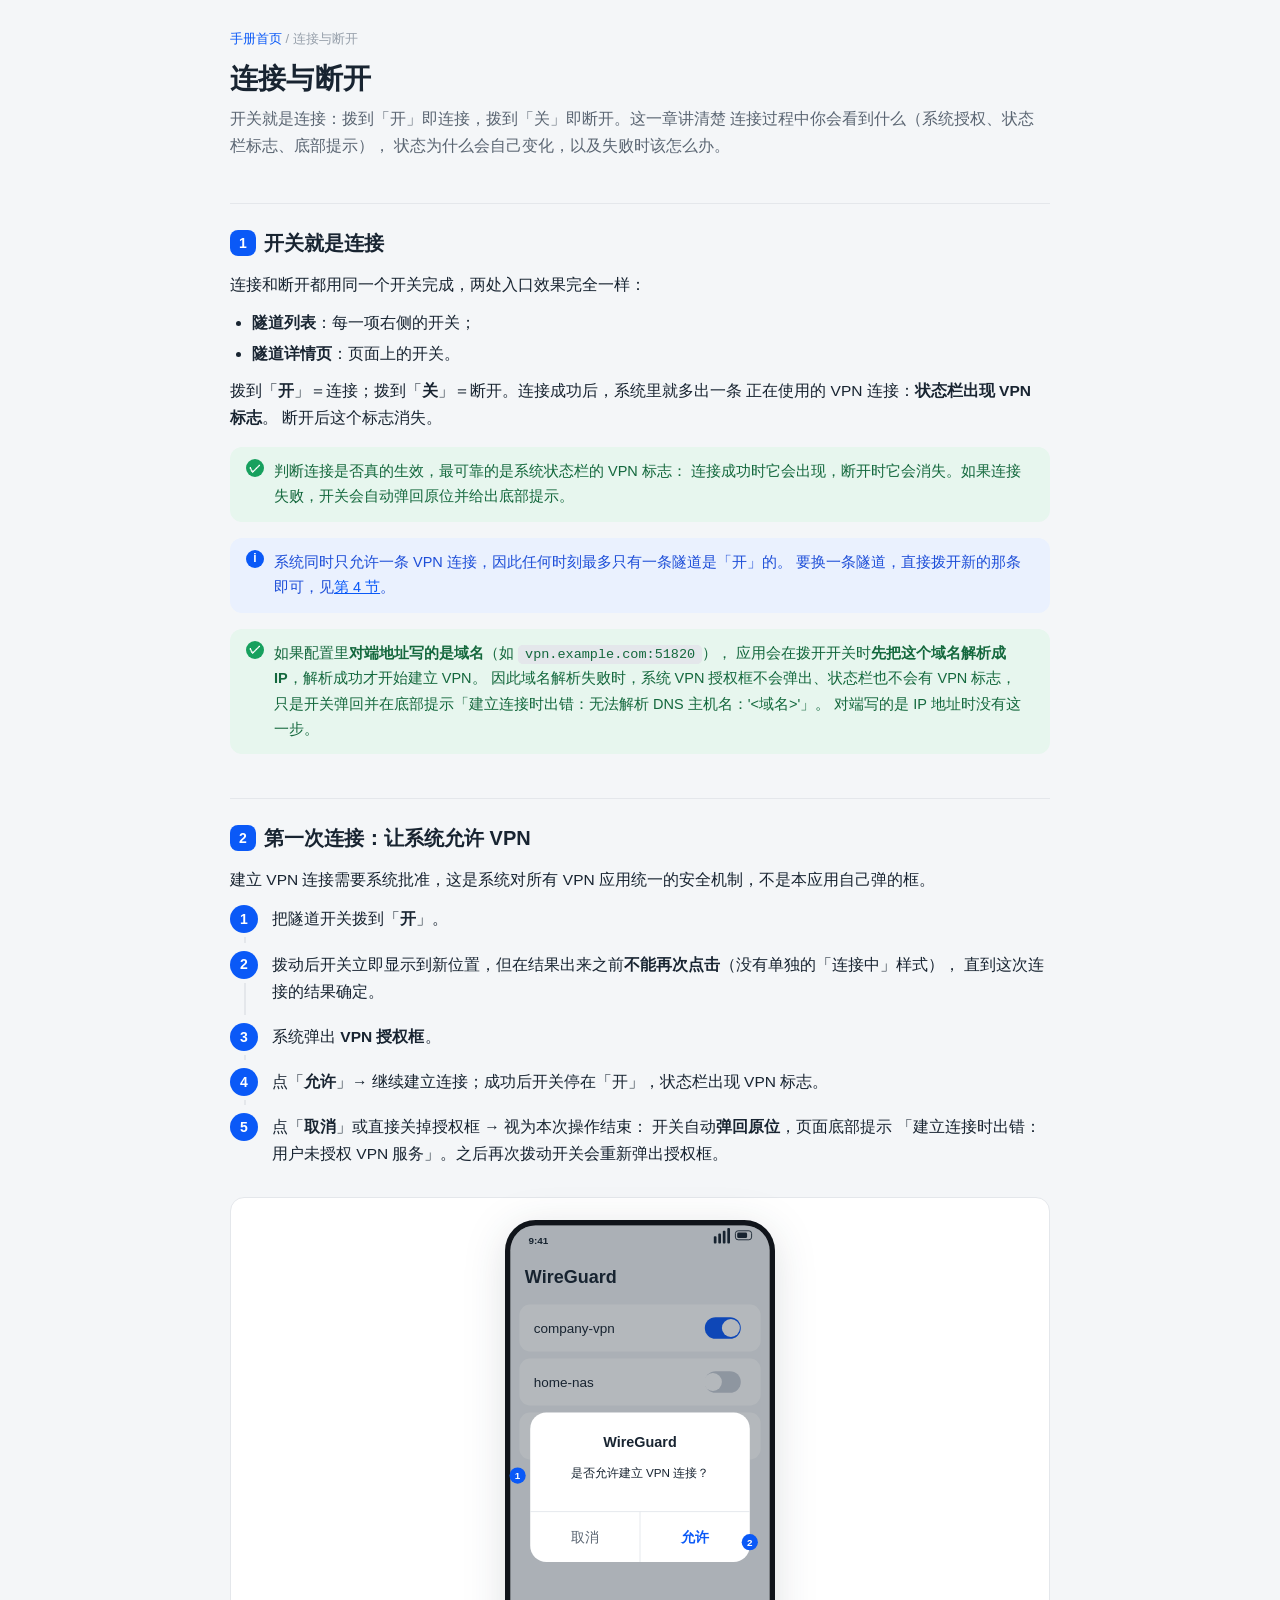
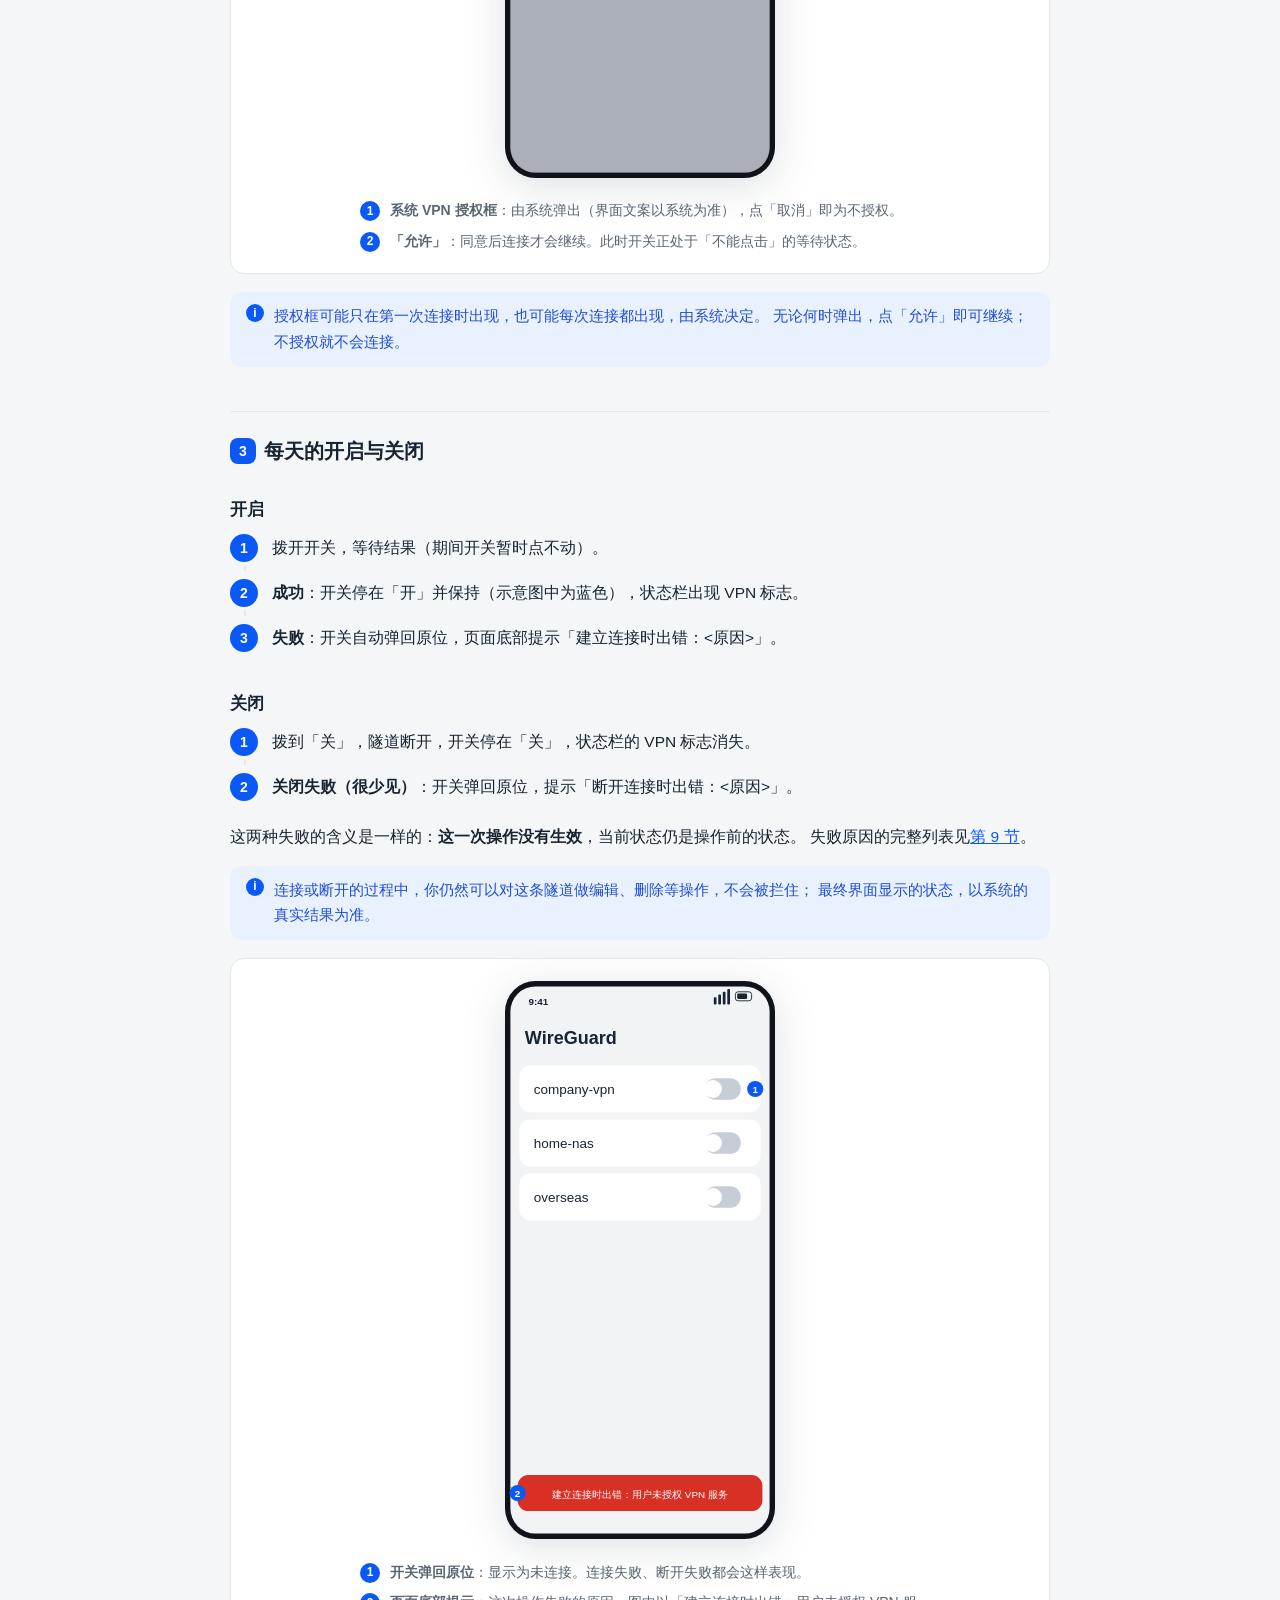
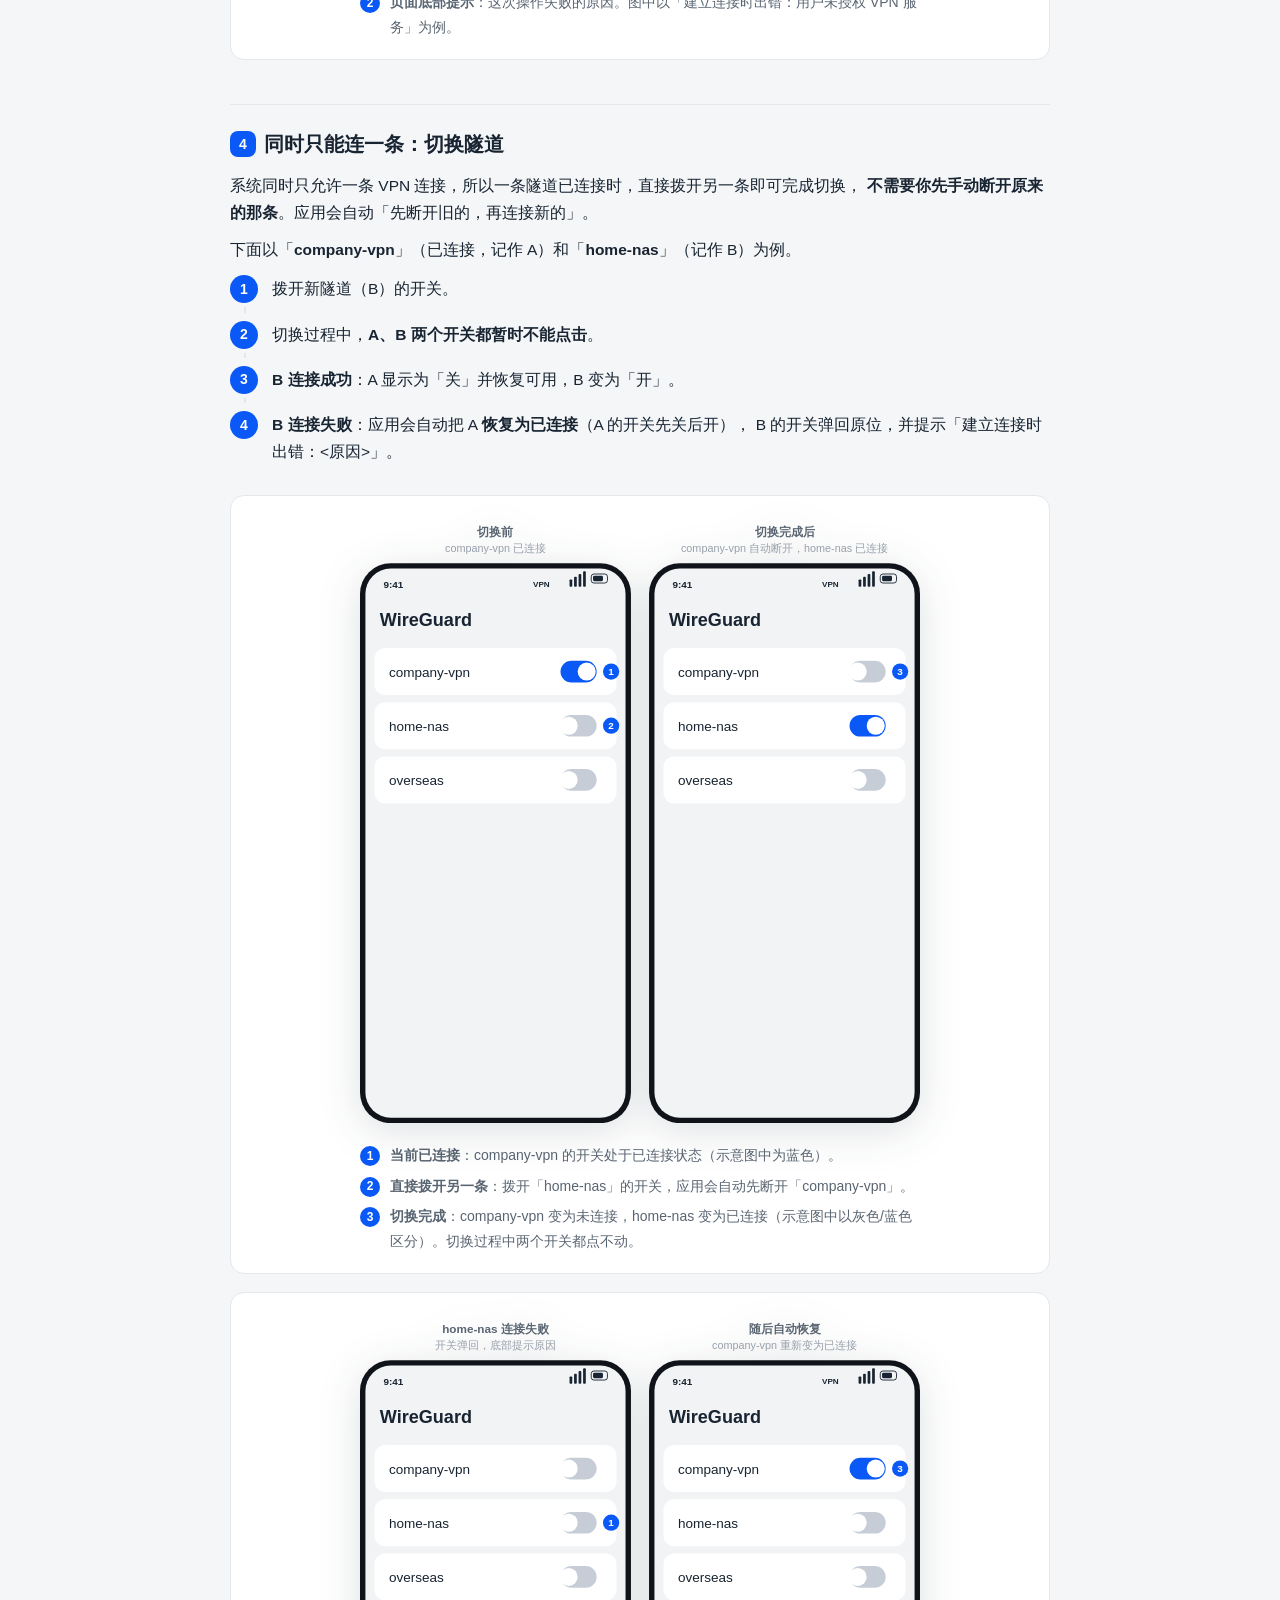
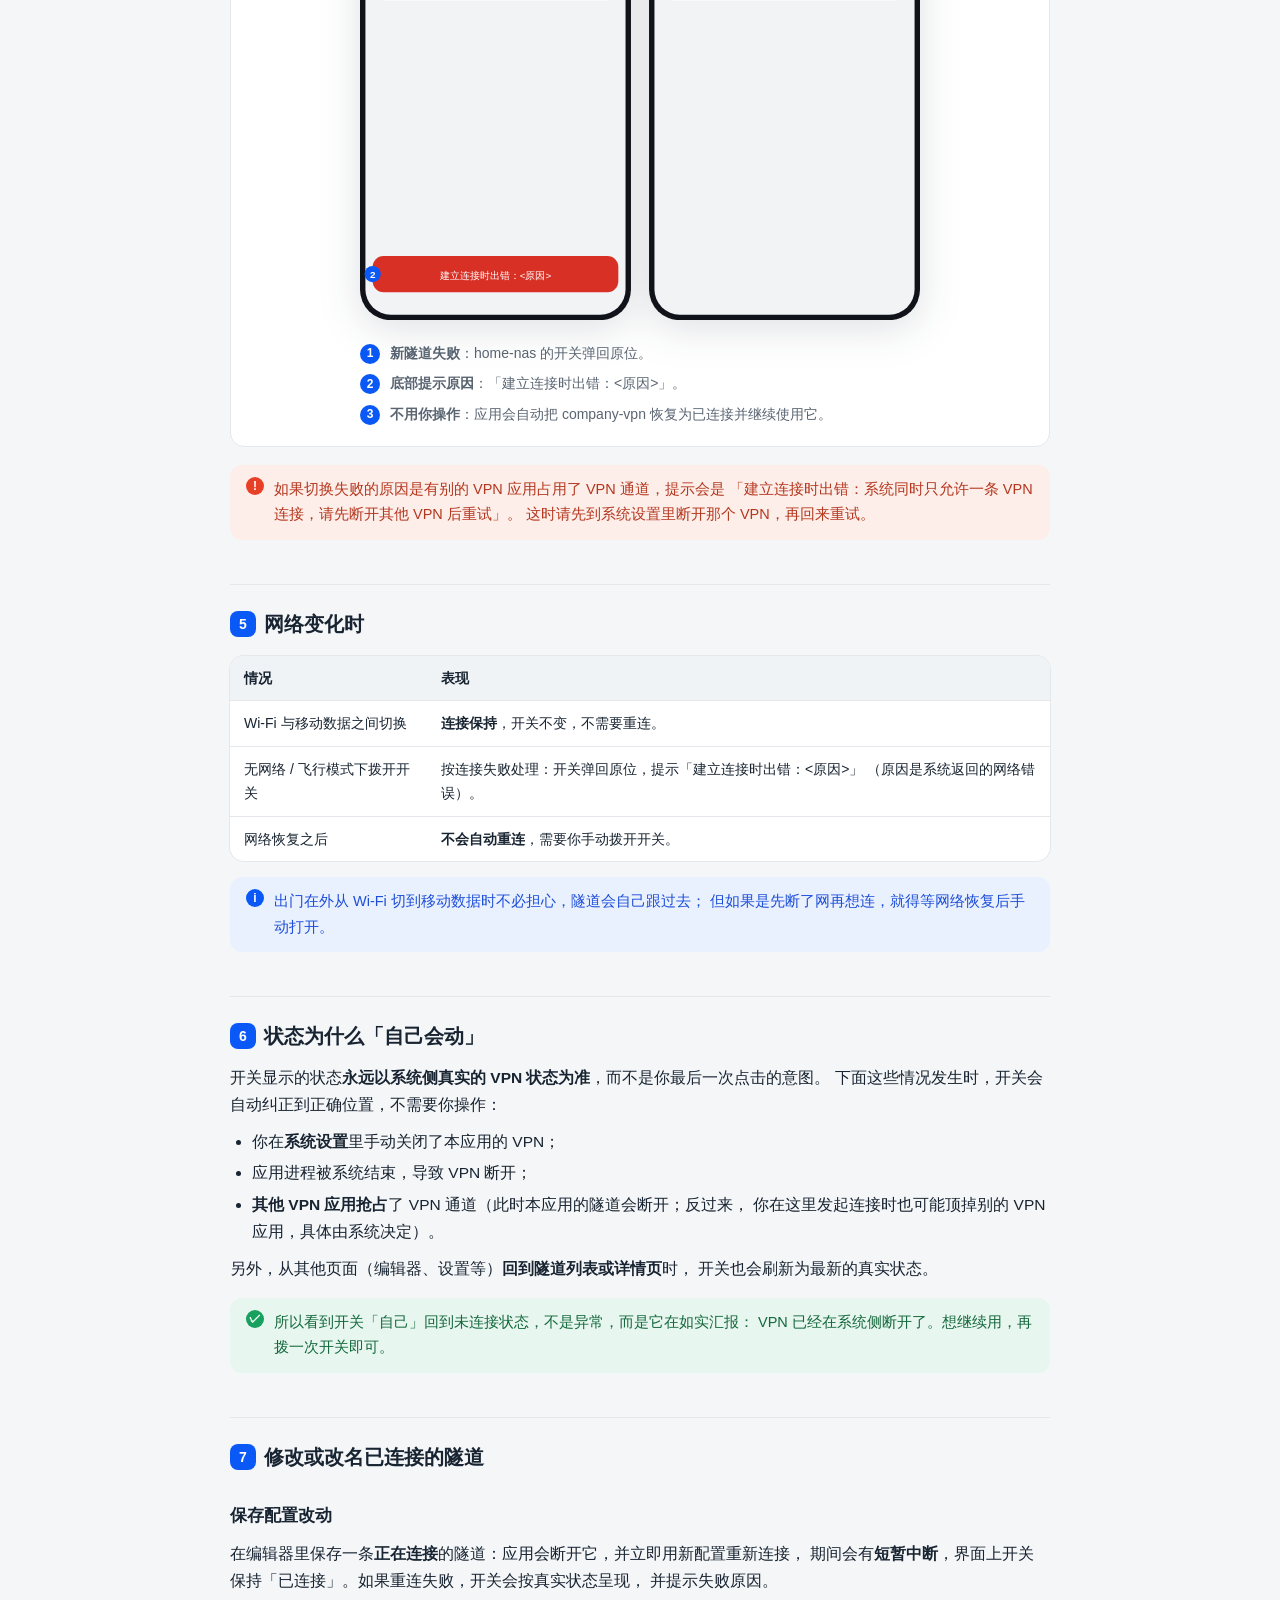
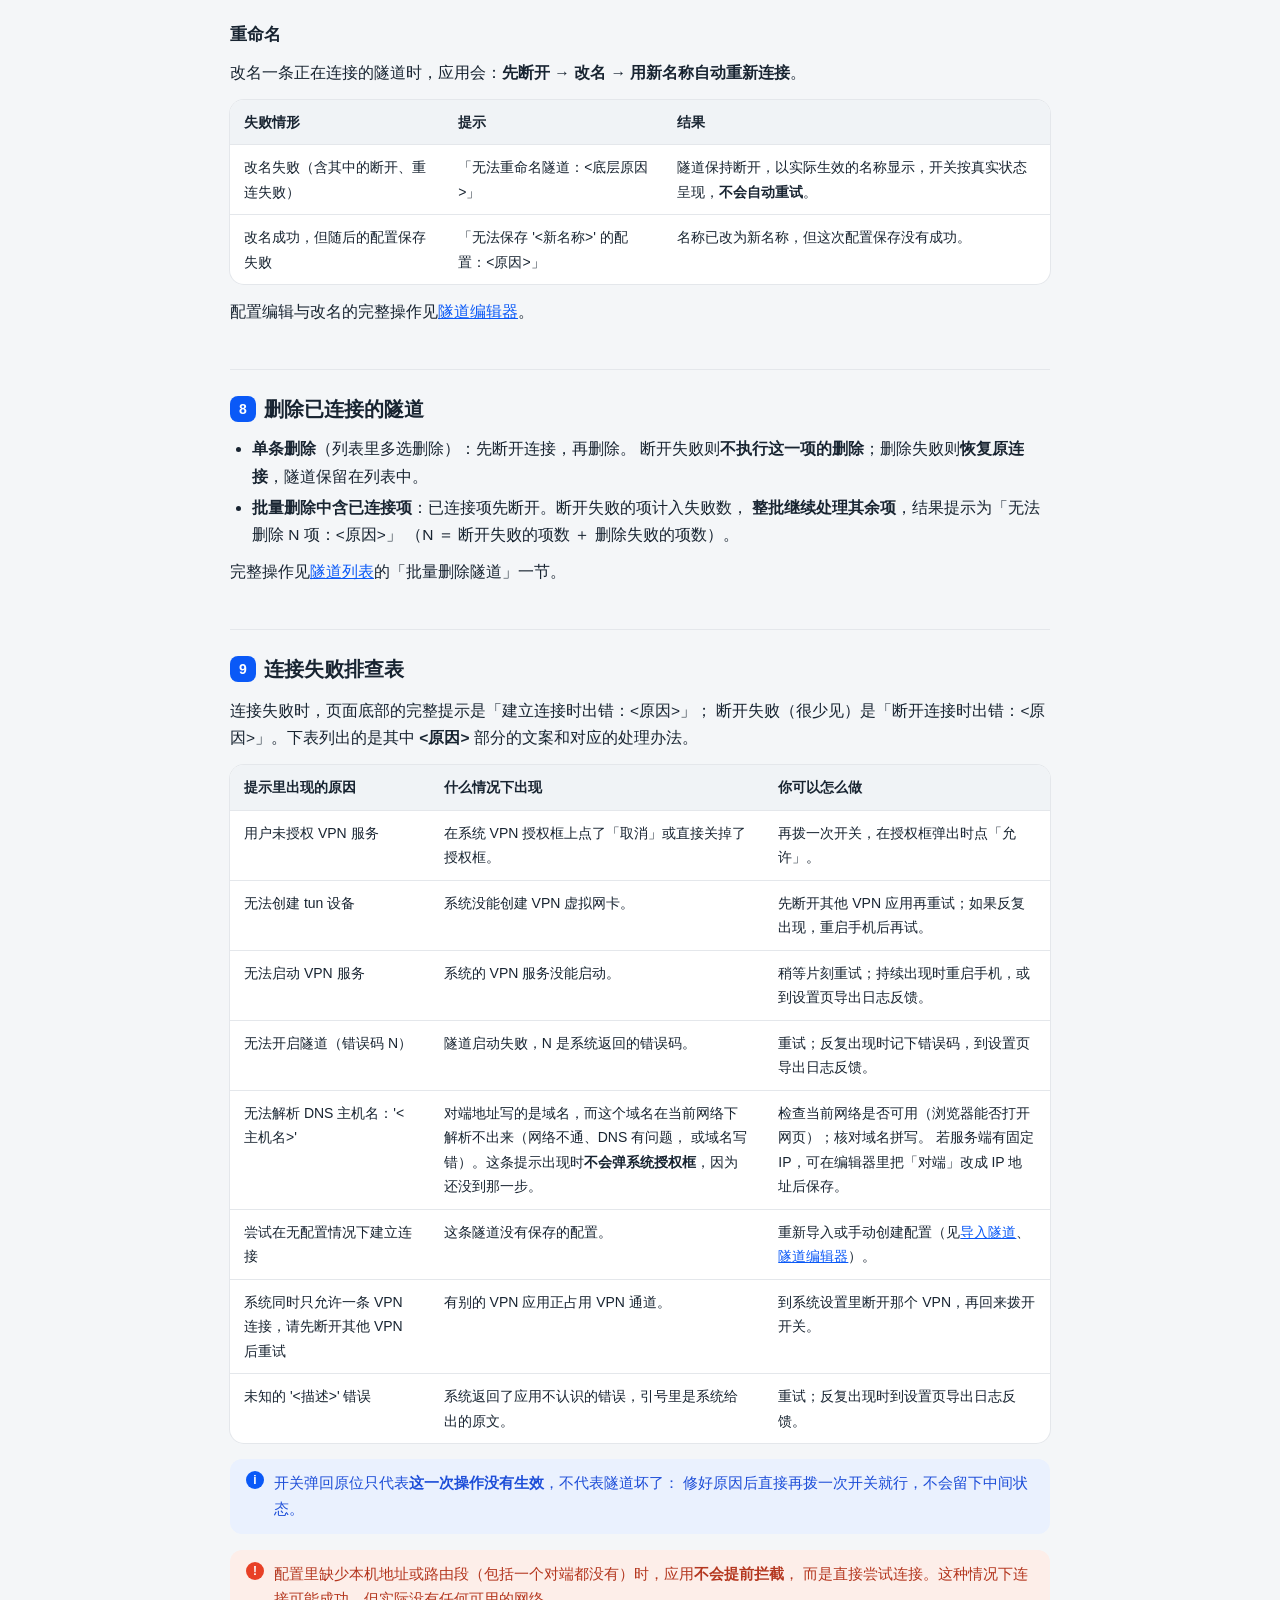
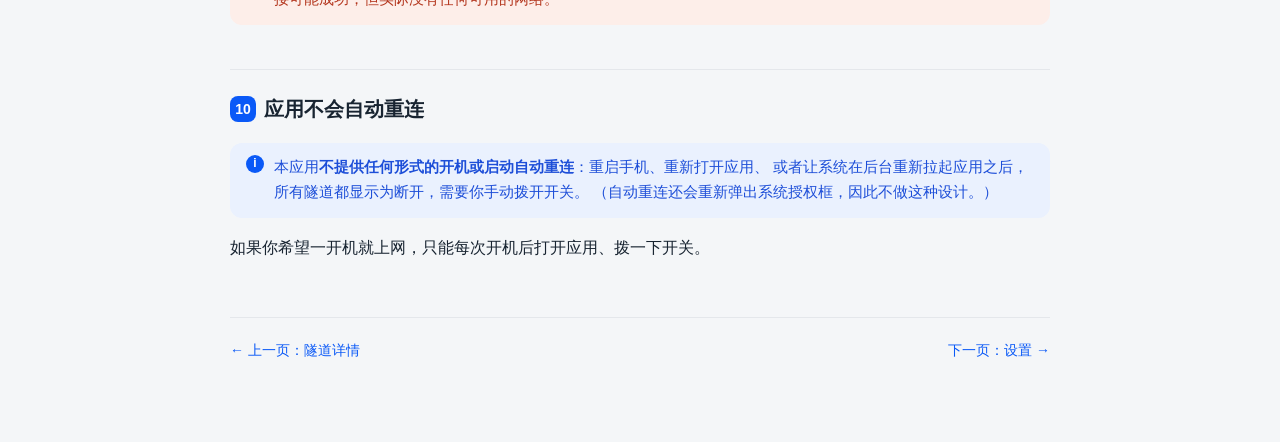
==== commit d4370957: "fix(vpn): endpoint 域名解析改到 VpnConnection.create() 之前（修复有效域名报无法解析 DNS） 根因：原顺序先 create() 再 startTunnel(" ====
--- a/handbook/tunnel-connection.html
+++ b/handbook/tunnel-connection.html
@@ -30,6 +30,11 @@
 连接成功时它会出现，断开时它会消失。如果连接失败，开关会自动弹回原位并给出底部提示。</div>
 <div class="note">系统同时只允许一条 VPN 连接，因此任何时刻最多只有一条隧道是「开」的。
 要换一条隧道，直接拨开新的那条即可，见<a href="#switch">第 4 节</a>。</div>
+<div class="tip">如果配置里<b>对端地址写的是域名</b>（如 <code>vpn.example.com:51820</code>），
+应用会在拨开开关时<b>先把这个域名解析成 IP</b>，解析成功才开始建立 VPN。
+因此域名解析失败时，系统 VPN 授权框不会弹出、状态栏也不会有 VPN 标志，
+只是开关弹回并在底部提示「建立连接时出错：无法解析 DNS 主机名：'&lt;域名&gt;'」。
+对端写的是 IP 地址时没有这一步。</div>
 
 <h2><span class="no">2</span>第一次连接：让系统允许 VPN</h2>
 <p>建立 VPN 连接需要系统批准，这是系统对所有 VPN 应用统一的安全机制，不是本应用自己弹的框。</p>
@@ -424,9 +429,10 @@
       <td>隧道启动失败，N 是系统返回的错误码。</td>
       <td>重试；反复出现时记下错误码，到设置页导出日志反馈。</td></tr>
   <tr><td>无法解析 DNS 主机名：'&lt;主机名&gt;'</td>
-      <td>配置里的服务端域名解析不出来（网络不通，或域名写错）。</td>
-      <td>检查当前网络是否可用；核对域名拼写。若服务端有固定 IP，
-        可在编辑器里把「对端」改成 IP 地址后保存。</td></tr>
+      <td>对端地址写的是域名，而这个域名在当前网络下解析不出来（网络不通、DNS 有问题，
+        或域名写错）。这条提示出现时<b>不会弹系统授权框</b>，因为还没到那一步。</td>
+      <td>检查当前网络是否可用（浏览器能否打开网页）；核对域名拼写。
+        若服务端有固定 IP，可在编辑器里把「对端」改成 IP 地址后保存。</td></tr>
   <tr><td>尝试在无配置情况下建立连接</td>
       <td>这条隧道没有保存的配置。</td>
       <td>重新导入或手动创建配置（见<a href="tunnel-import.html">导入隧道</a>、
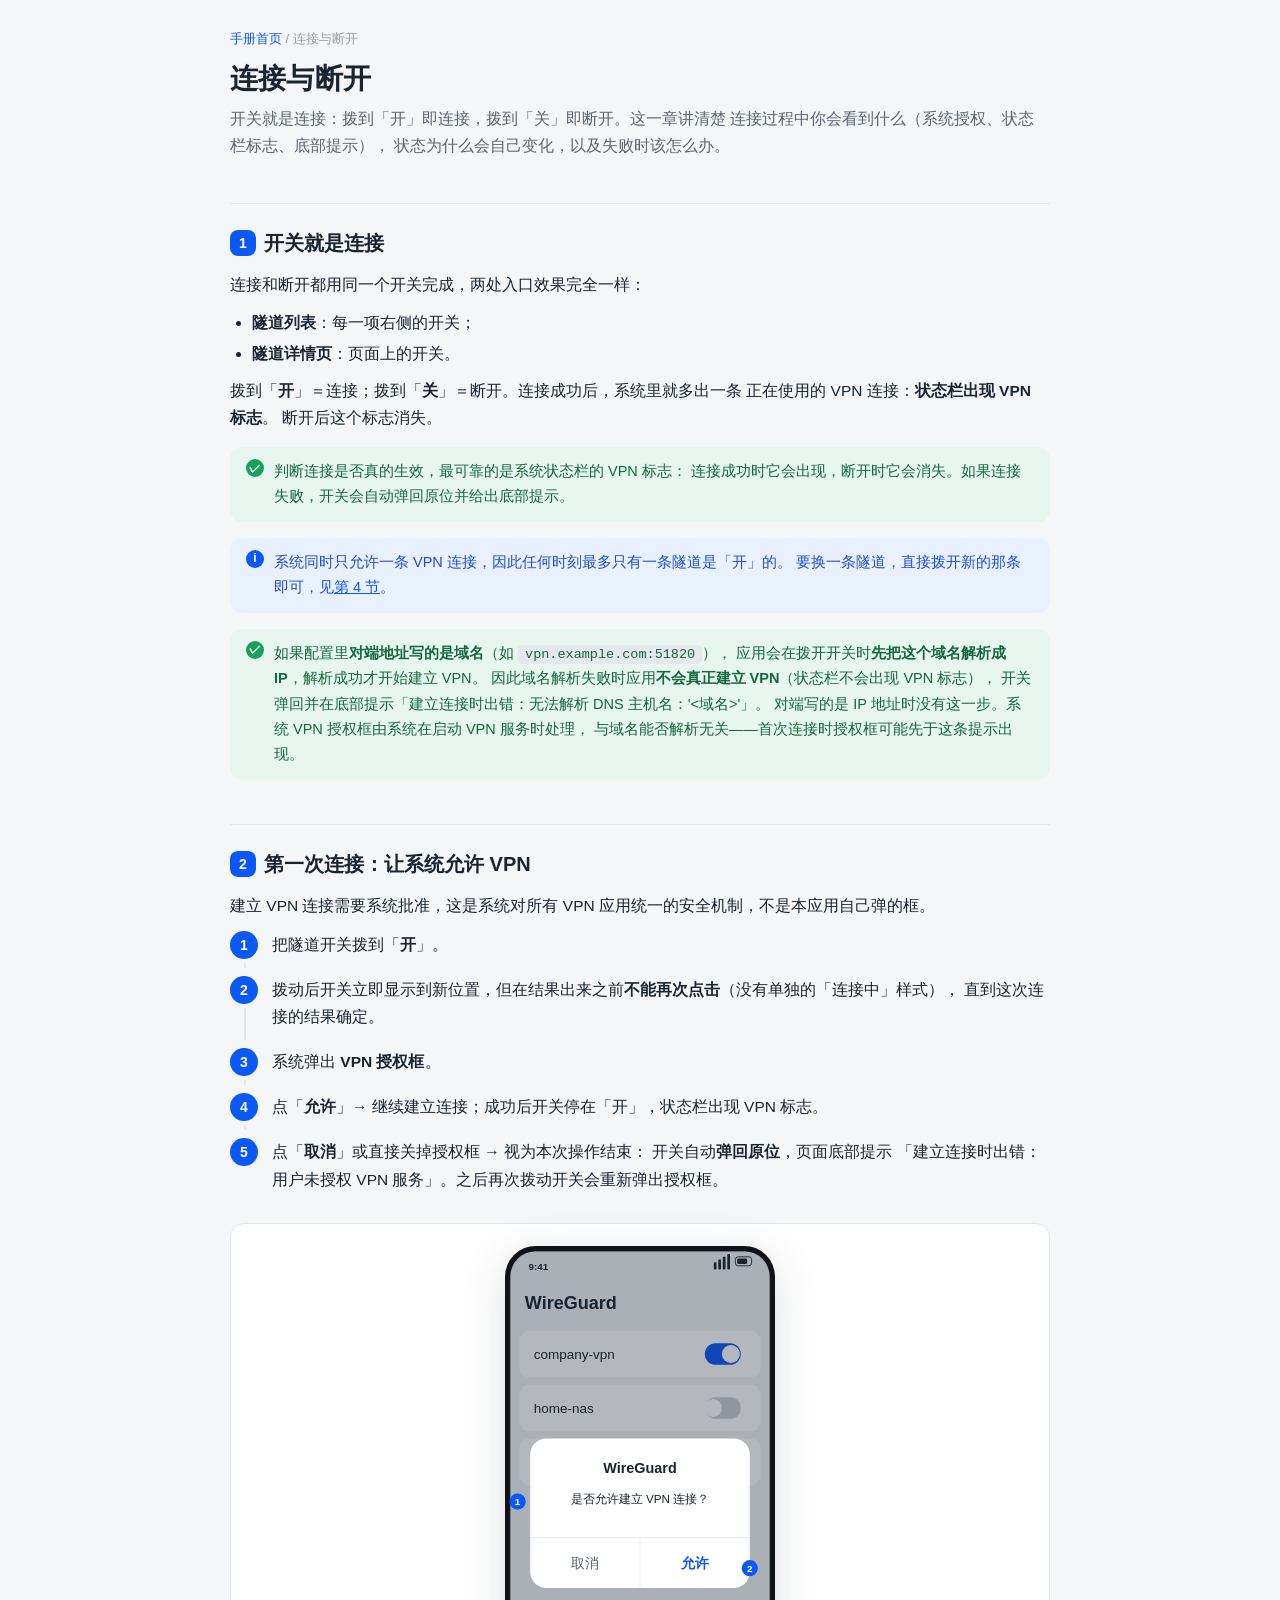
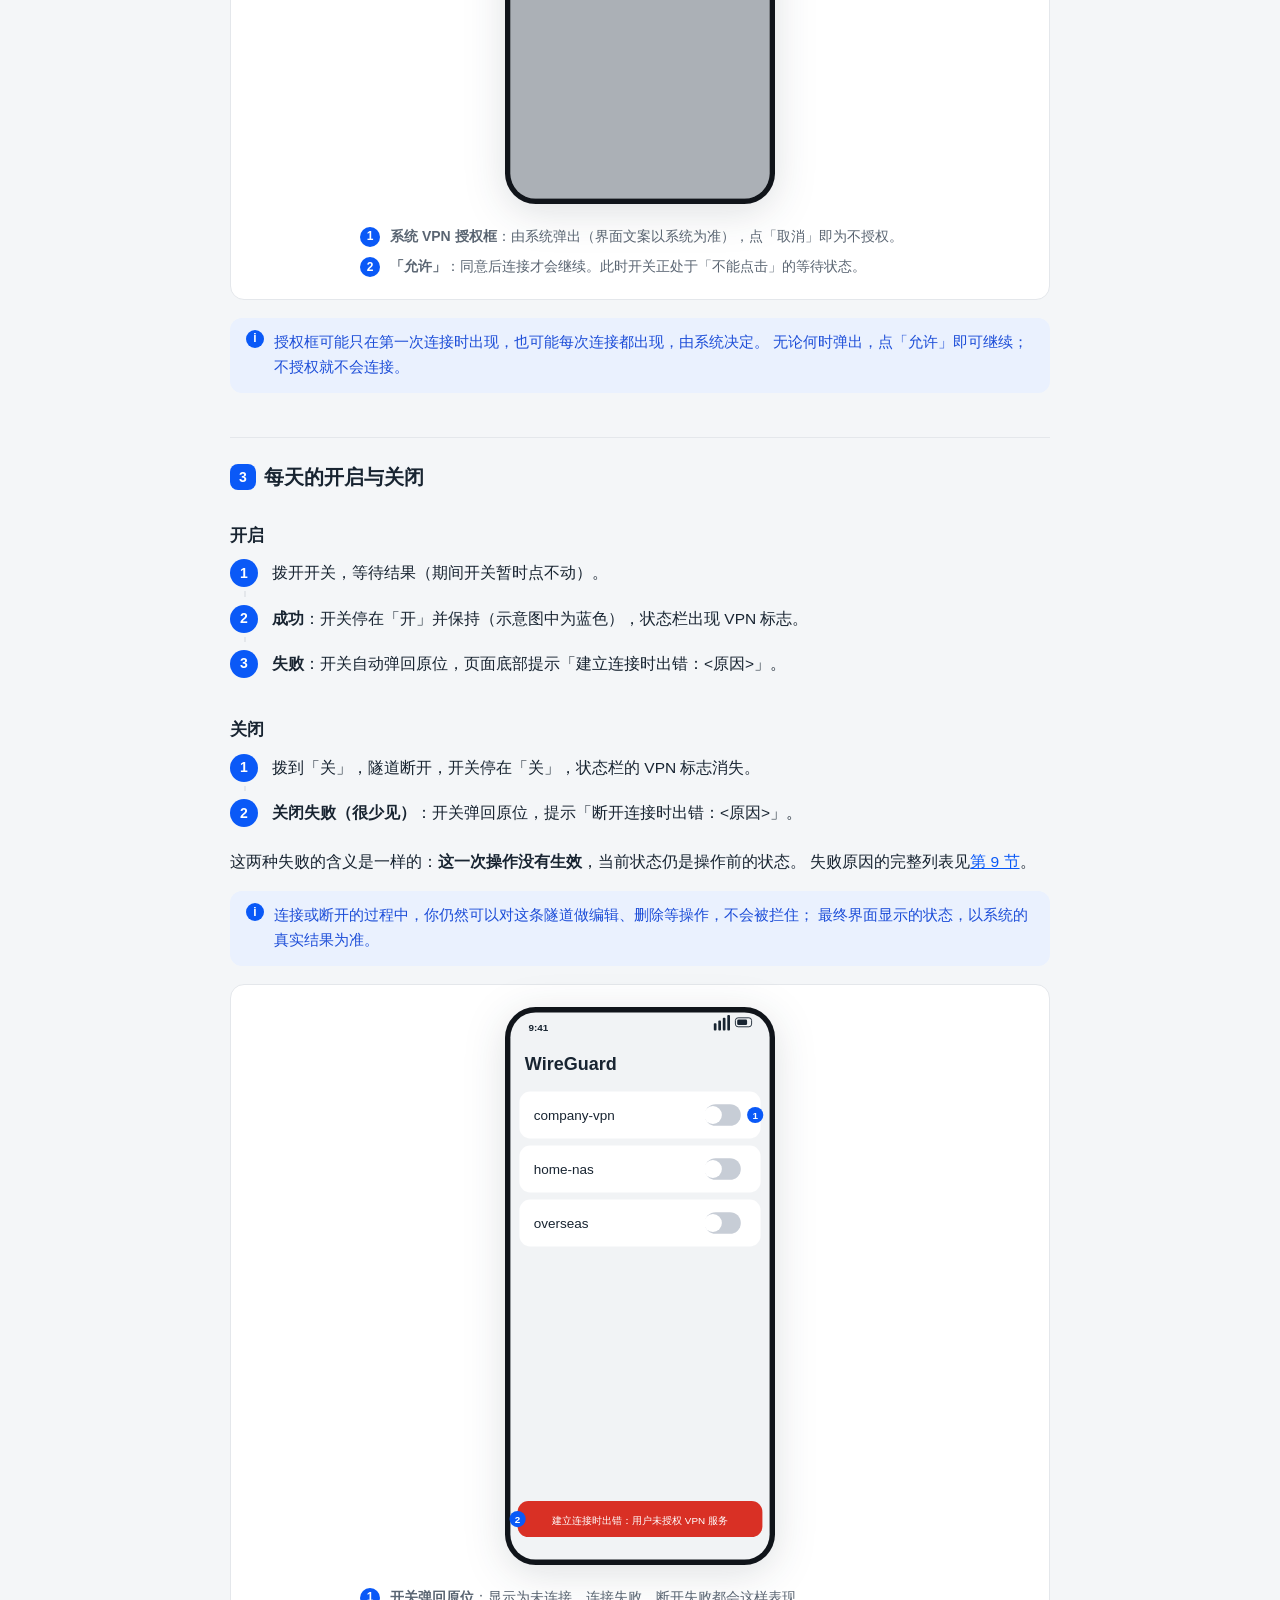
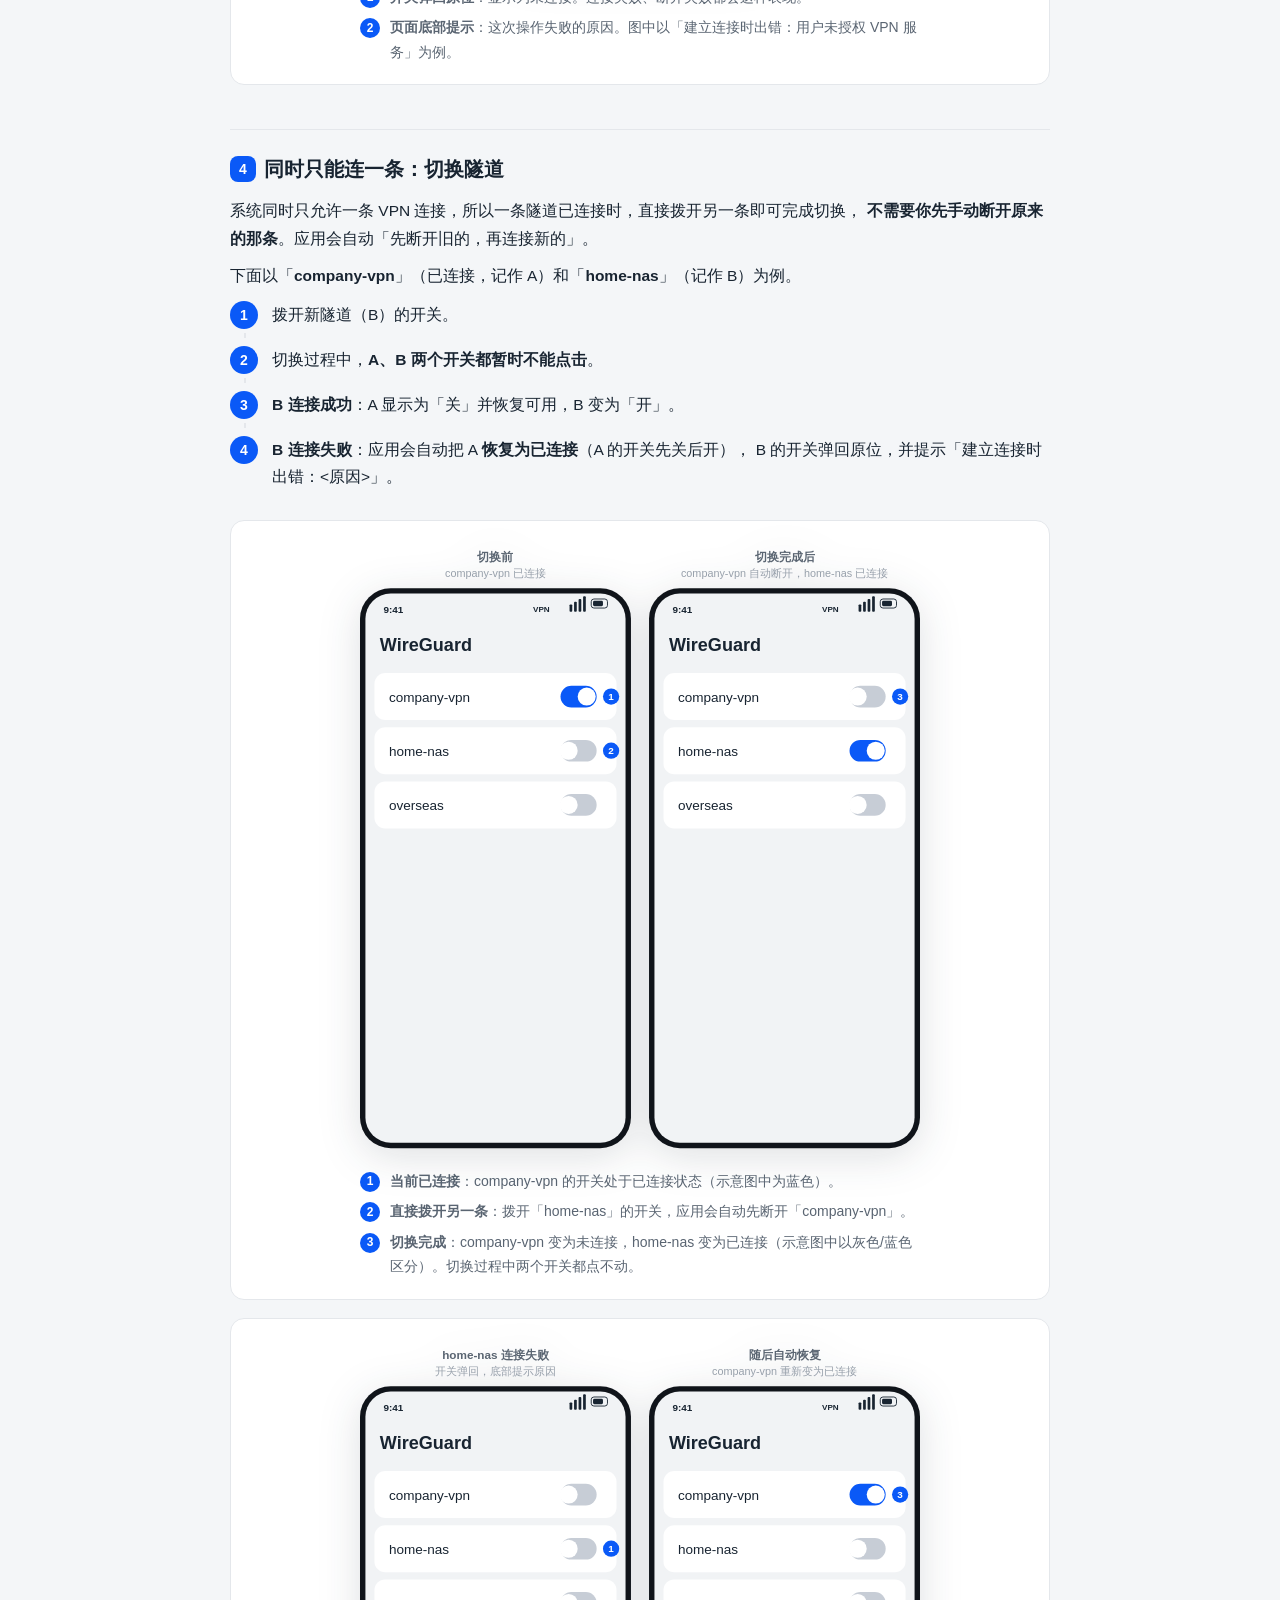
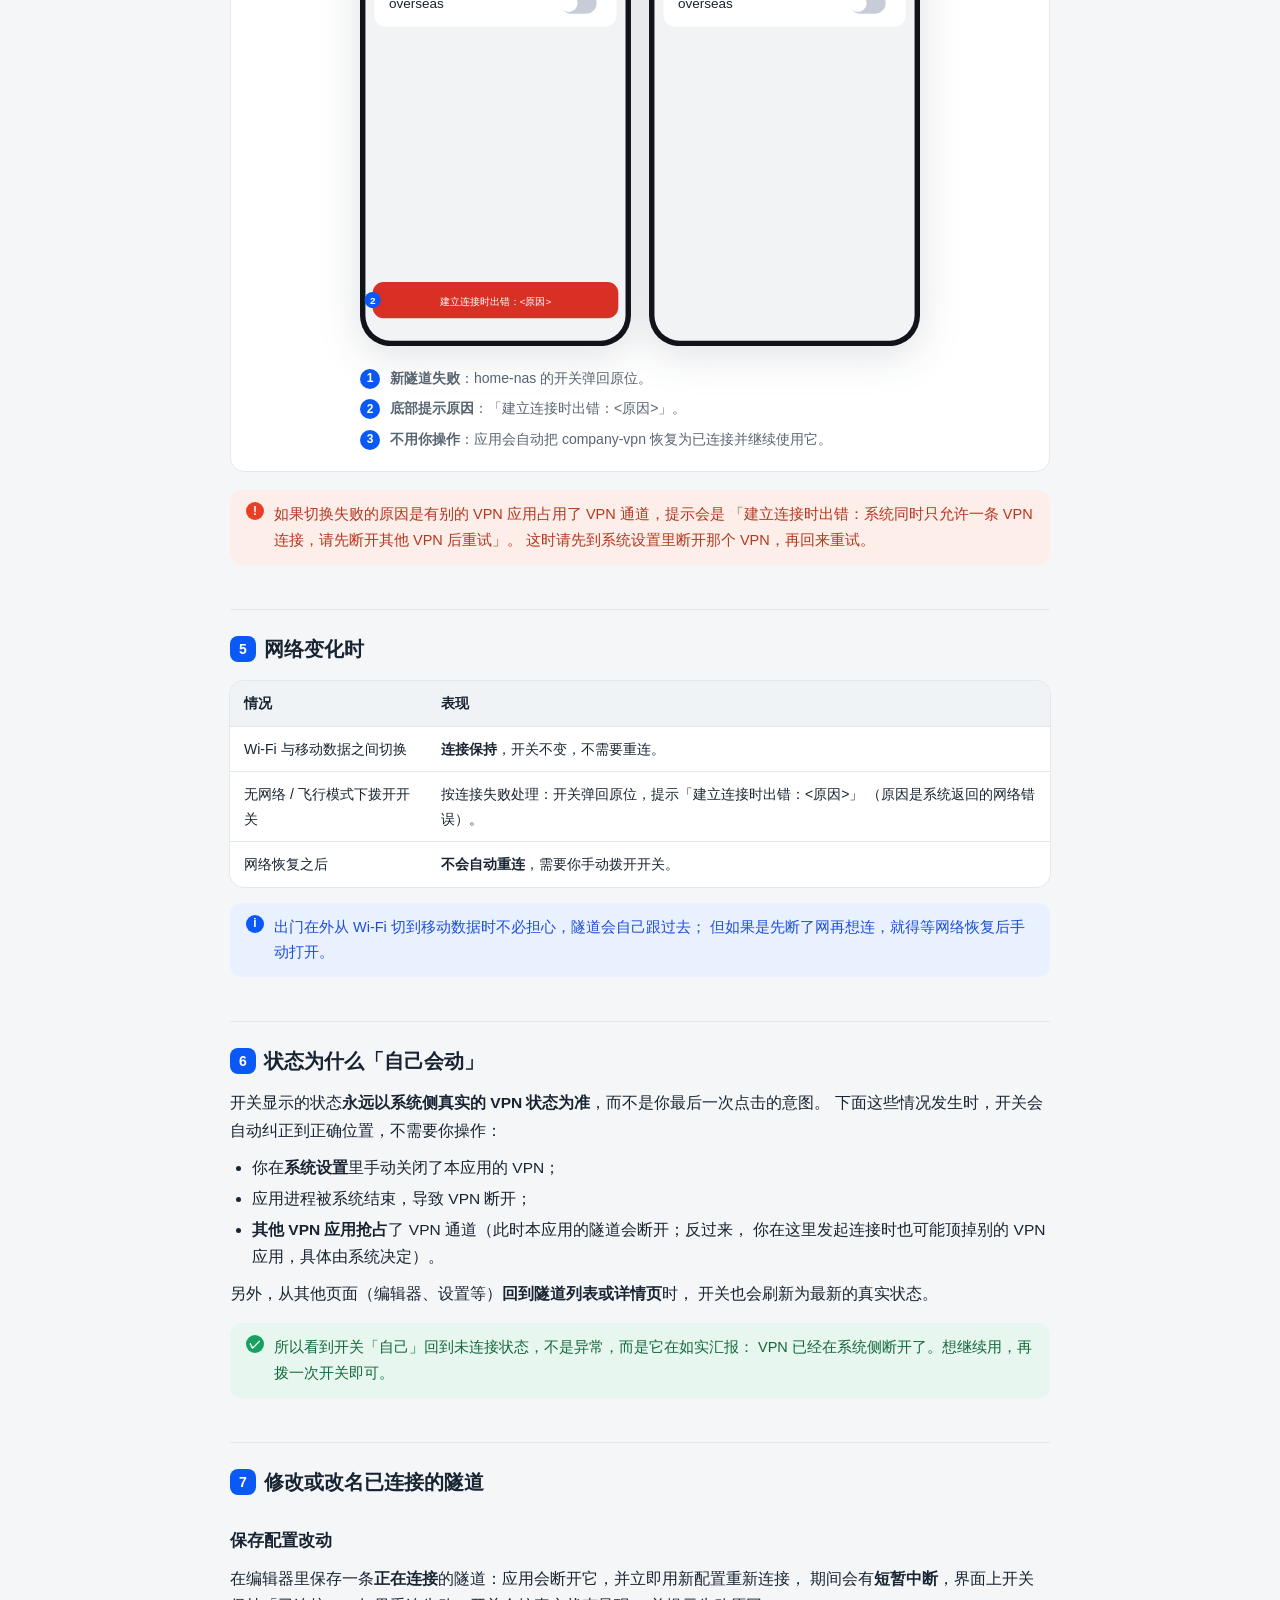
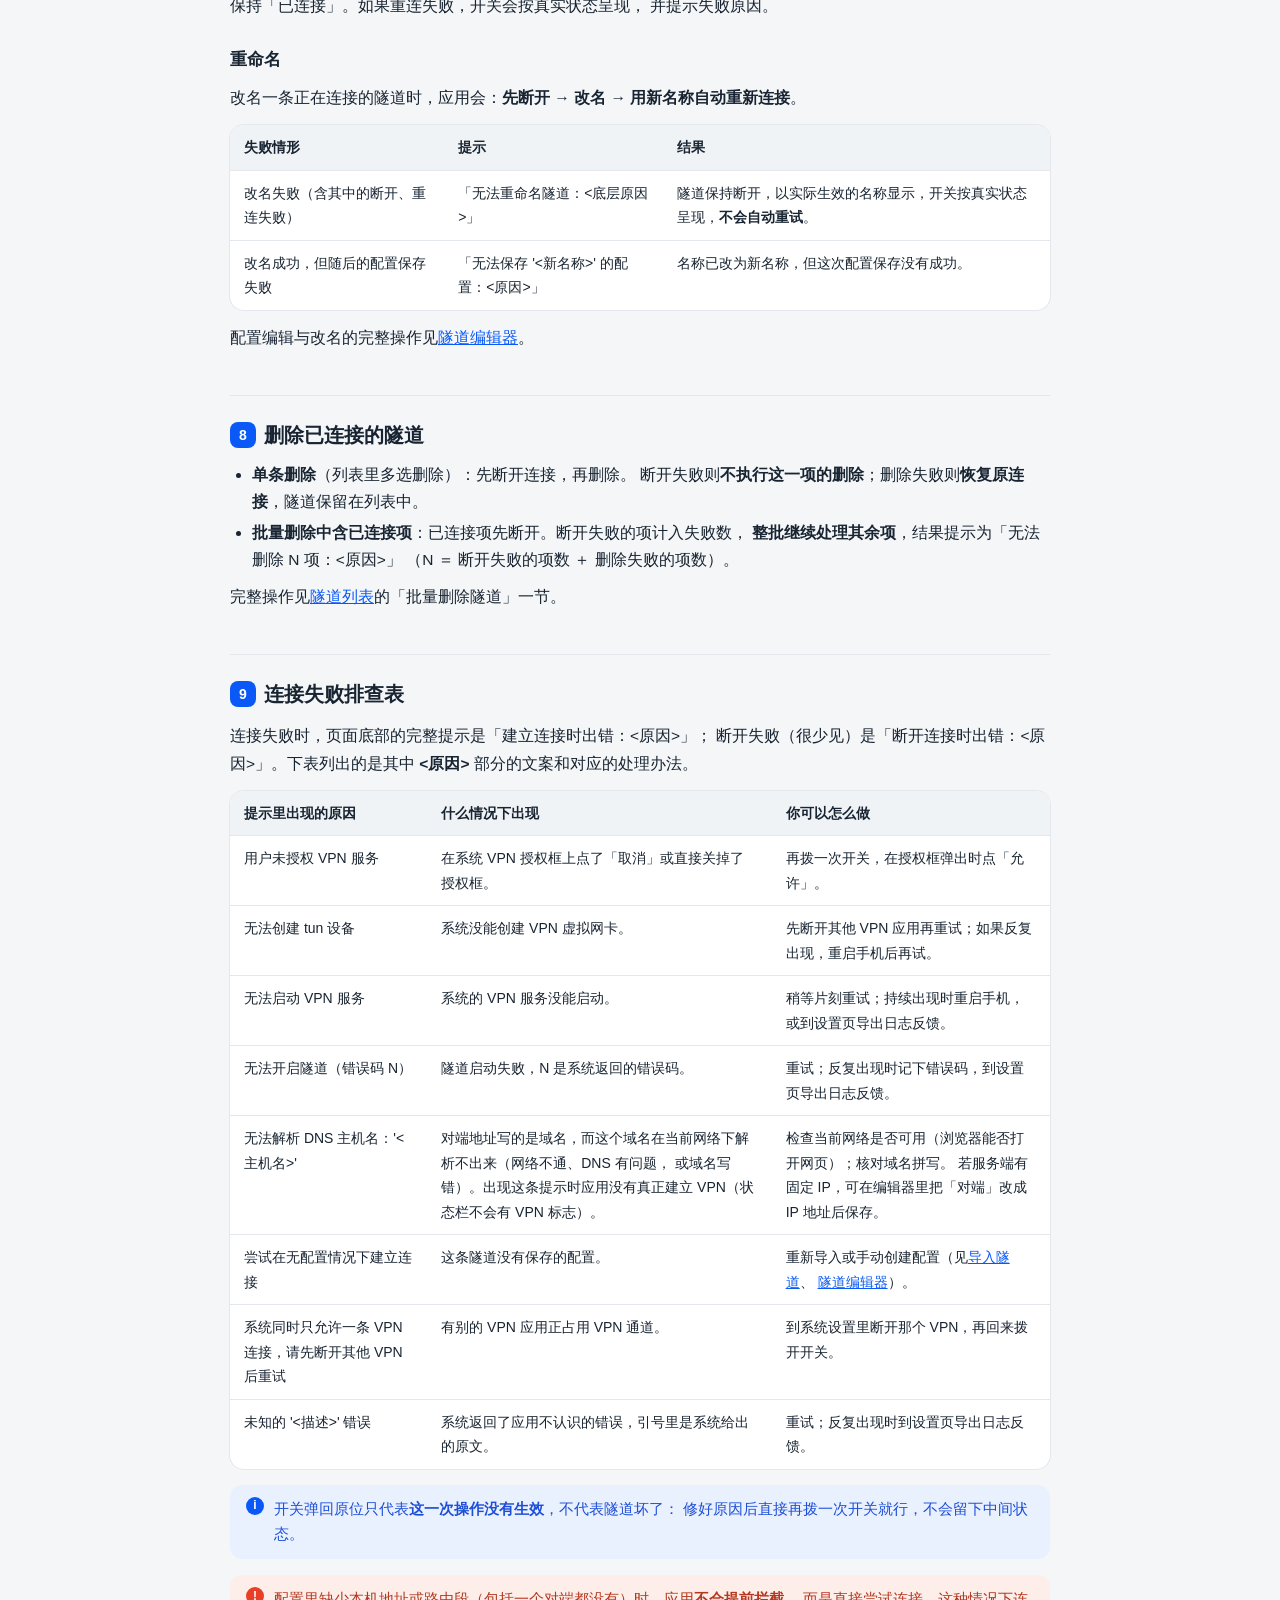
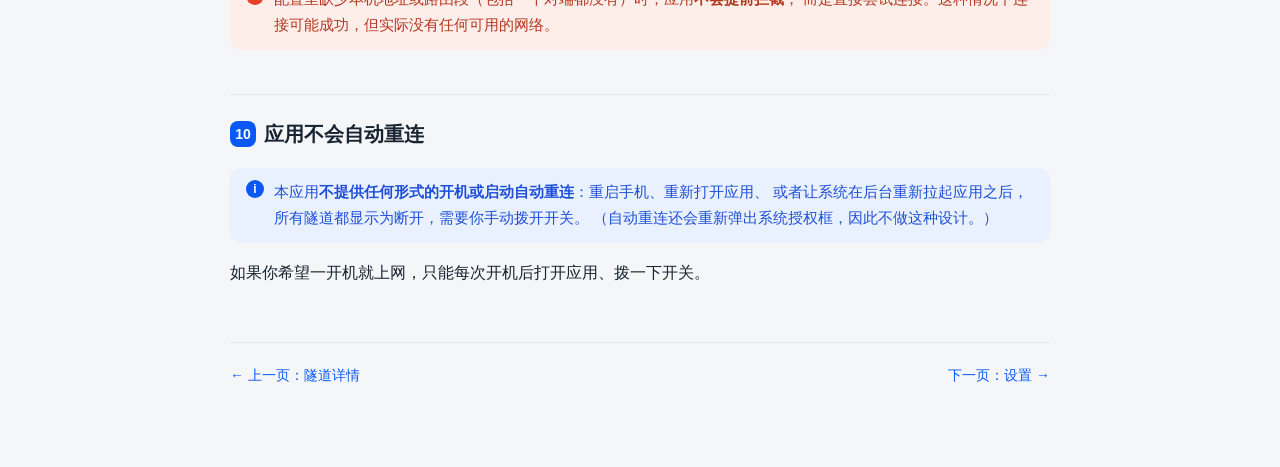
==== commit e55f9c58: "fix: 审查修复——纠正「授权框」口径（系统在 startVpnExtensionAbility 时弹）、fd 归属与 prepared 态 - 文档口径：系统 VPN 授权框由 startVpnE" ====
--- a/handbook/tunnel-connection.html
+++ b/handbook/tunnel-connection.html
@@ -32,9 +32,10 @@
 要换一条隧道，直接拨开新的那条即可，见<a href="#switch">第 4 节</a>。</div>
 <div class="tip">如果配置里<b>对端地址写的是域名</b>（如 <code>vpn.example.com:51820</code>），
 应用会在拨开开关时<b>先把这个域名解析成 IP</b>，解析成功才开始建立 VPN。
-因此域名解析失败时，系统 VPN 授权框不会弹出、状态栏也不会有 VPN 标志，
-只是开关弹回并在底部提示「建立连接时出错：无法解析 DNS 主机名：'&lt;域名&gt;'」。
-对端写的是 IP 地址时没有这一步。</div>
+因此域名解析失败时应用<b>不会真正建立 VPN</b>（状态栏不会出现 VPN 标志），
+开关弹回并在底部提示「建立连接时出错：无法解析 DNS 主机名：'&lt;域名&gt;'」。
+对端写的是 IP 地址时没有这一步。系统 VPN 授权框由系统在启动 VPN 服务时处理，
+与域名能否解析无关——首次连接时授权框可能先于这条提示出现。</div>
 
 <h2><span class="no">2</span>第一次连接：让系统允许 VPN</h2>
 <p>建立 VPN 连接需要系统批准，这是系统对所有 VPN 应用统一的安全机制，不是本应用自己弹的框。</p>
@@ -430,7 +431,7 @@
       <td>重试；反复出现时记下错误码，到设置页导出日志反馈。</td></tr>
   <tr><td>无法解析 DNS 主机名：'&lt;主机名&gt;'</td>
       <td>对端地址写的是域名，而这个域名在当前网络下解析不出来（网络不通、DNS 有问题，
-        或域名写错）。这条提示出现时<b>不会弹系统授权框</b>，因为还没到那一步。</td>
+        或域名写错）。出现这条提示时应用没有真正建立 VPN（状态栏不会有 VPN 标志）。</td>
       <td>检查当前网络是否可用（浏览器能否打开网页）；核对域名拼写。
         若服务端有固定 IP，可在编辑器里把「对端」改成 IP 地址后保存。</td></tr>
   <tr><td>尝试在无配置情况下建立连接</td>
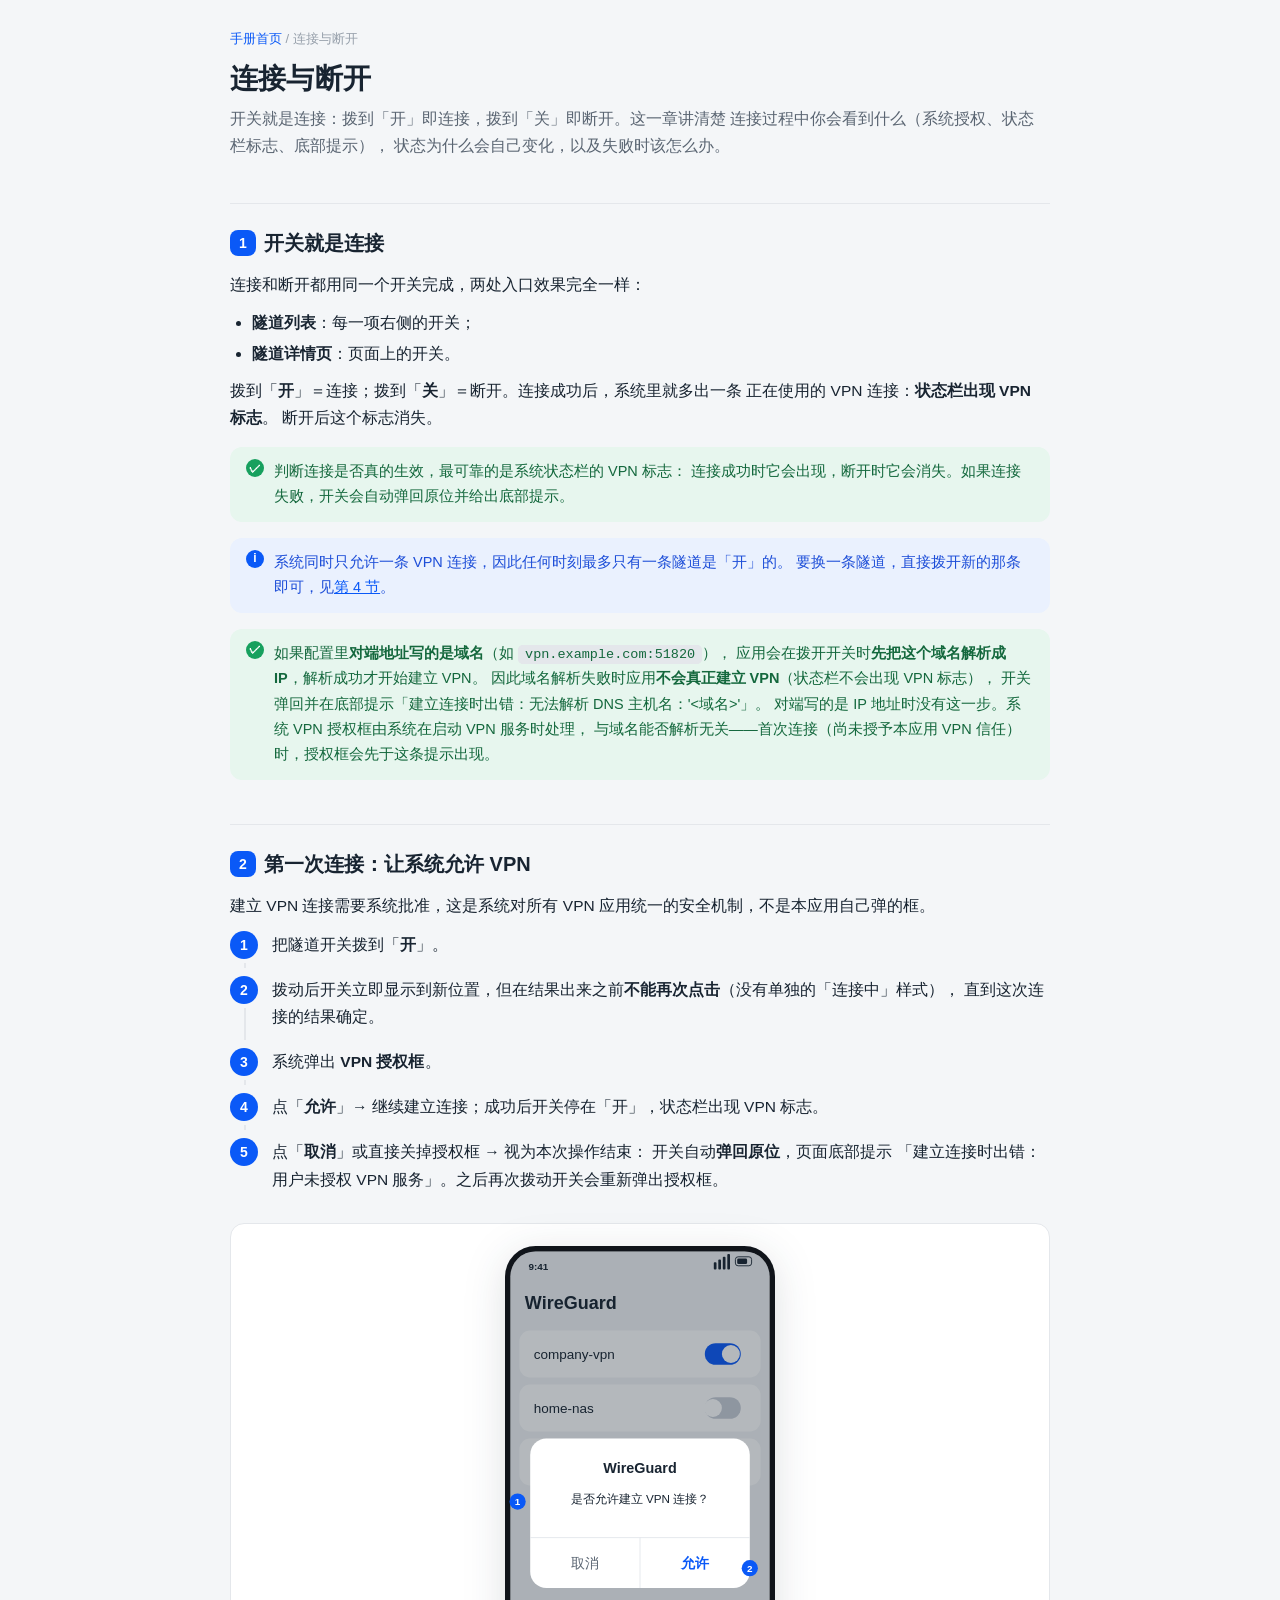
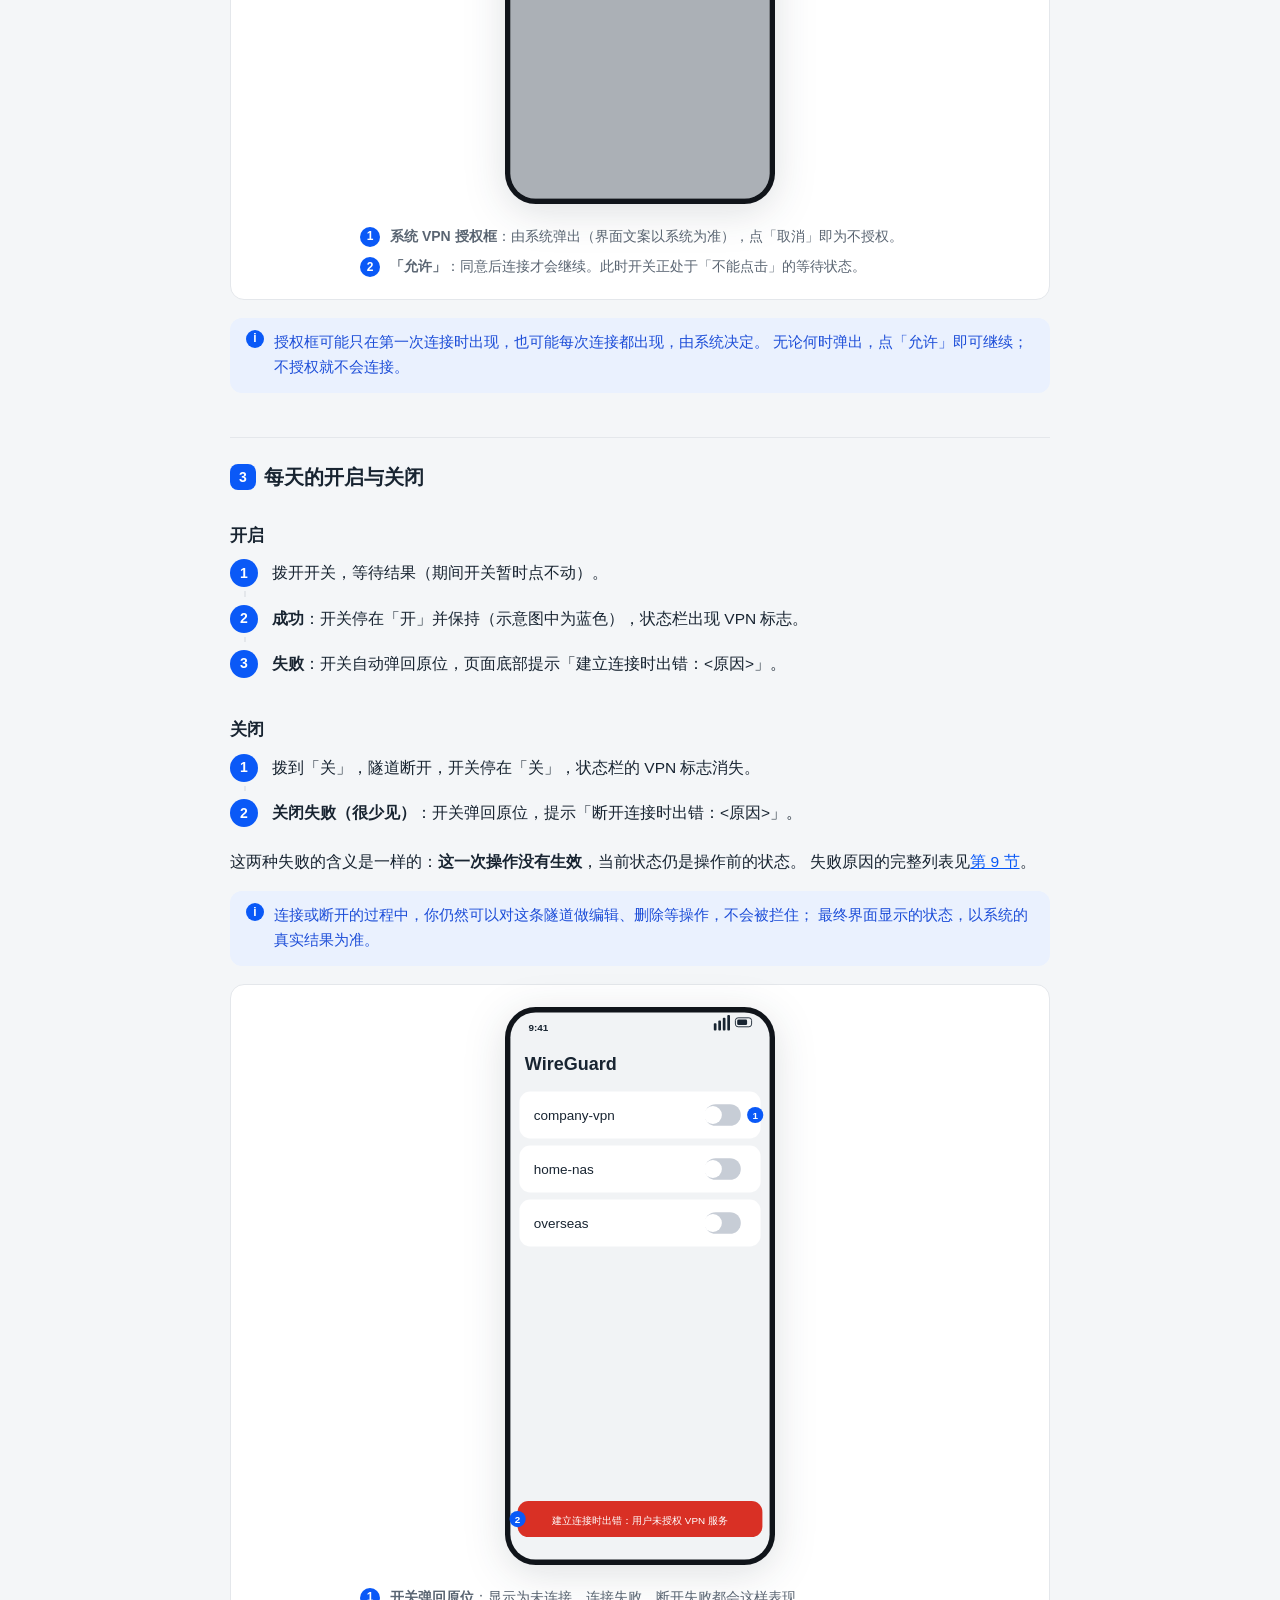
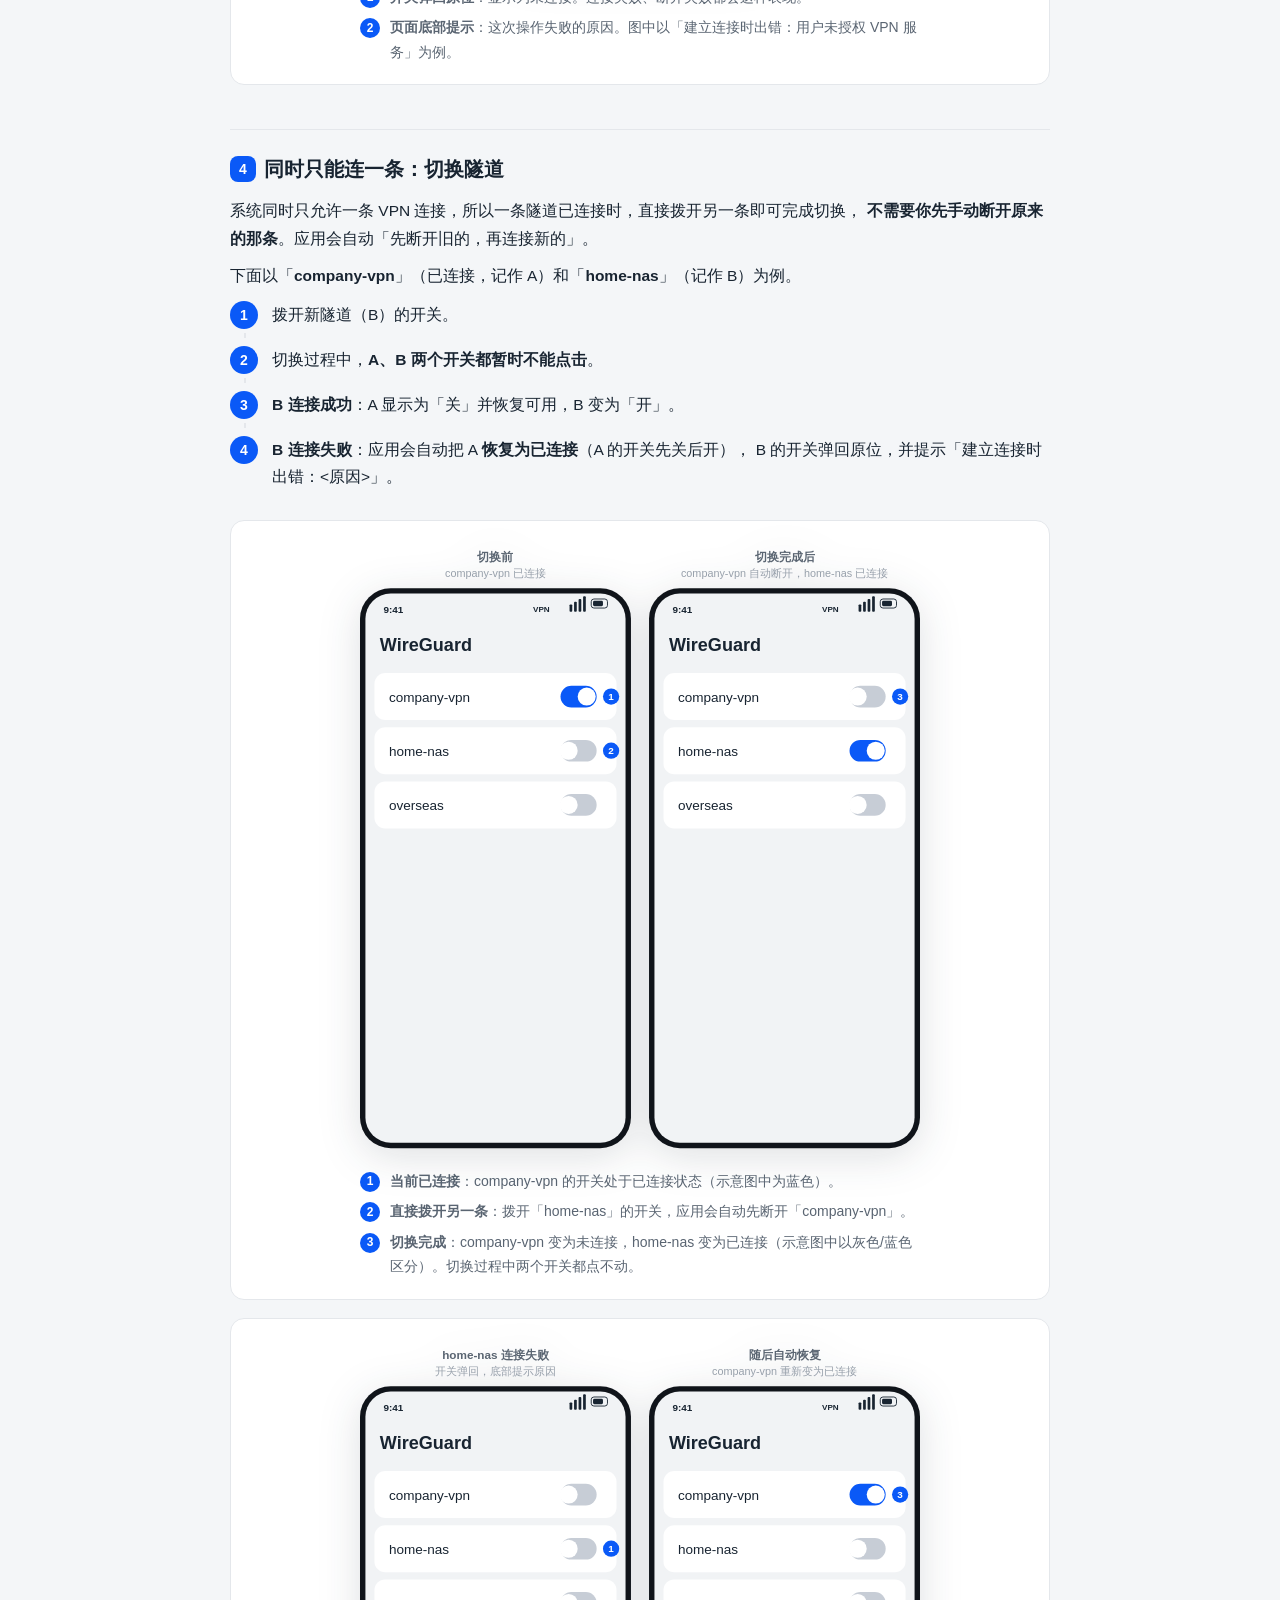
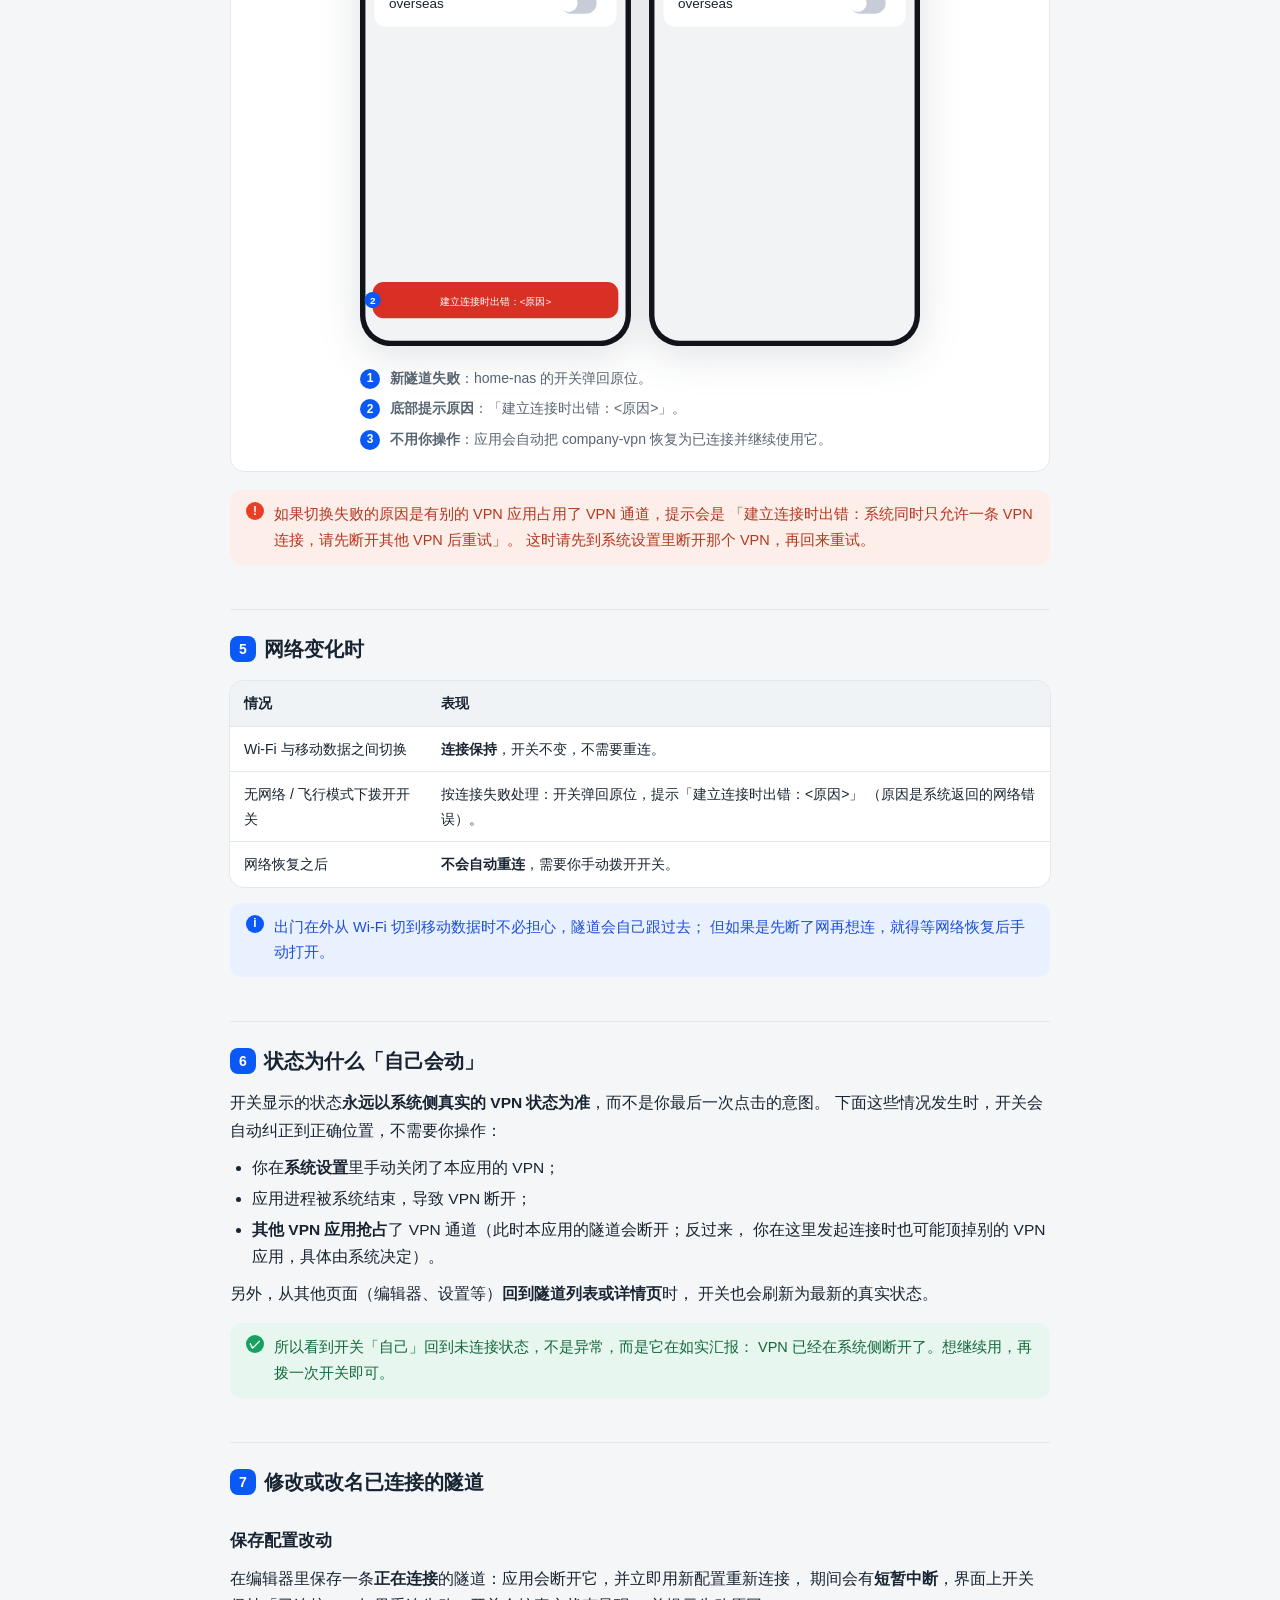
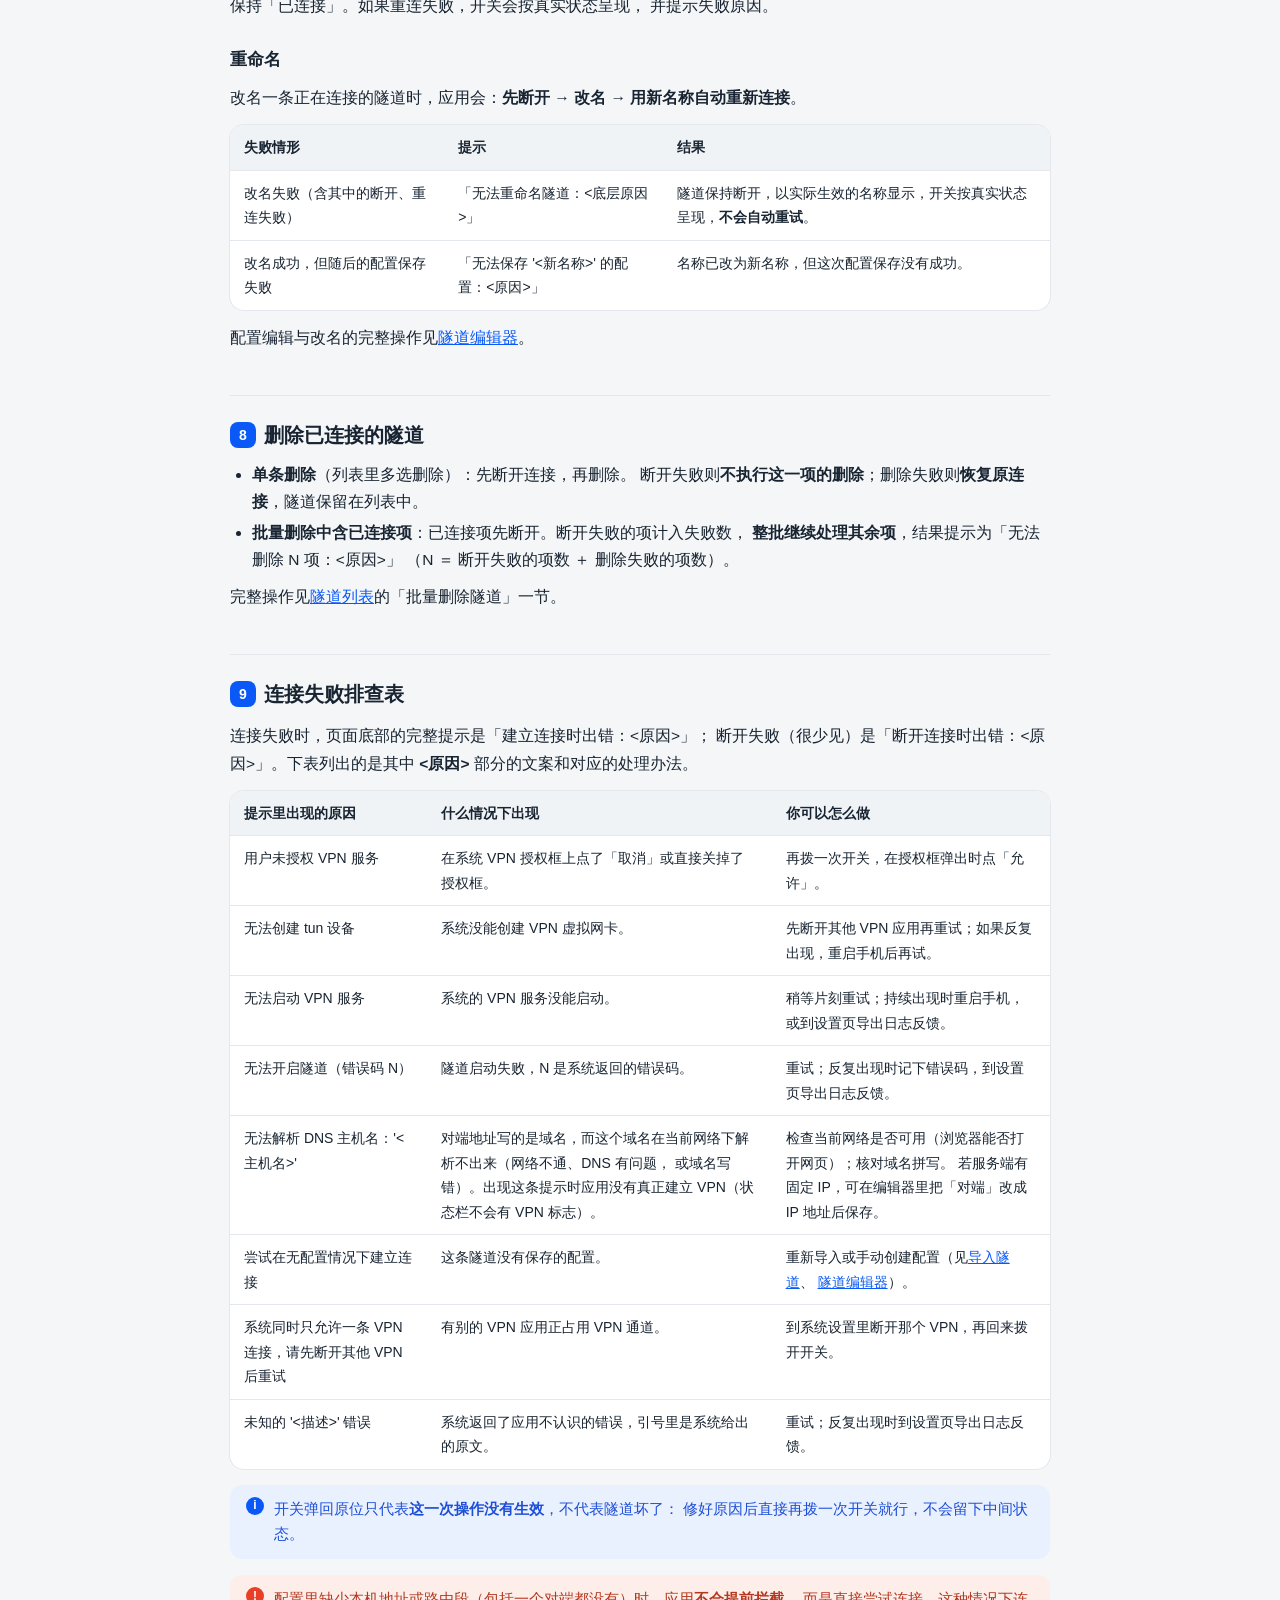
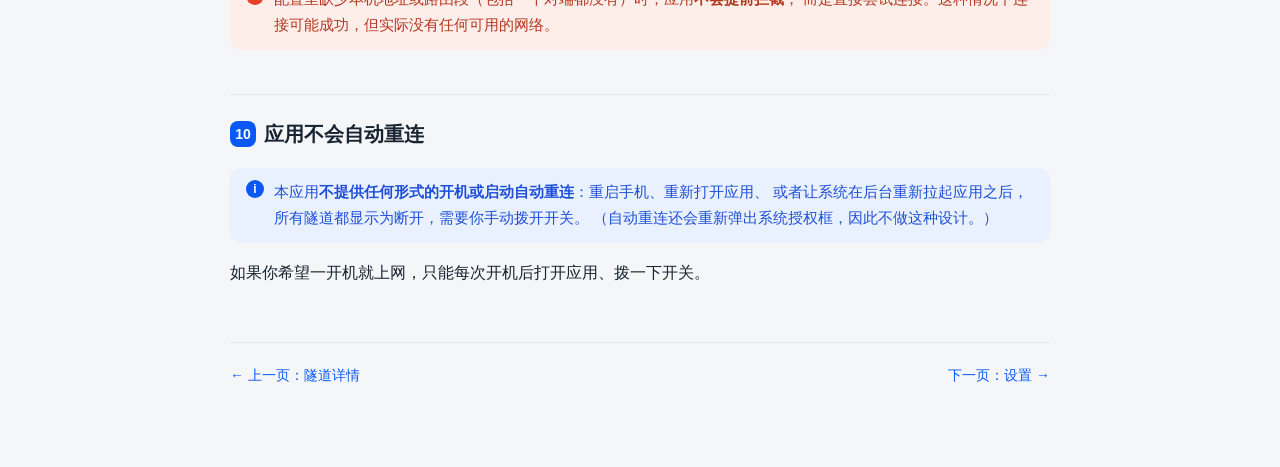
==== commit 19a84923: "refactor(napi): startTunnel 只接收 tunFd（UDP fd 已由 createUdpSocket 唯一持有） - startTunnel(tunFd) 不再接收可覆写数据" ====
--- a/handbook/tunnel-connection.html
+++ b/handbook/tunnel-connection.html
@@ -35,7 +35,7 @@
 因此域名解析失败时应用<b>不会真正建立 VPN</b>（状态栏不会出现 VPN 标志），
 开关弹回并在底部提示「建立连接时出错：无法解析 DNS 主机名：'&lt;域名&gt;'」。
 对端写的是 IP 地址时没有这一步。系统 VPN 授权框由系统在启动 VPN 服务时处理，
-与域名能否解析无关——首次连接时授权框可能先于这条提示出现。</div>
+与域名能否解析无关——首次连接（尚未授予本应用 VPN 信任）时，授权框会先于这条提示出现。</div>
 
 <h2><span class="no">2</span>第一次连接：让系统允许 VPN</h2>
 <p>建立 VPN 连接需要系统批准，这是系统对所有 VPN 应用统一的安全机制，不是本应用自己弹的框。</p>
